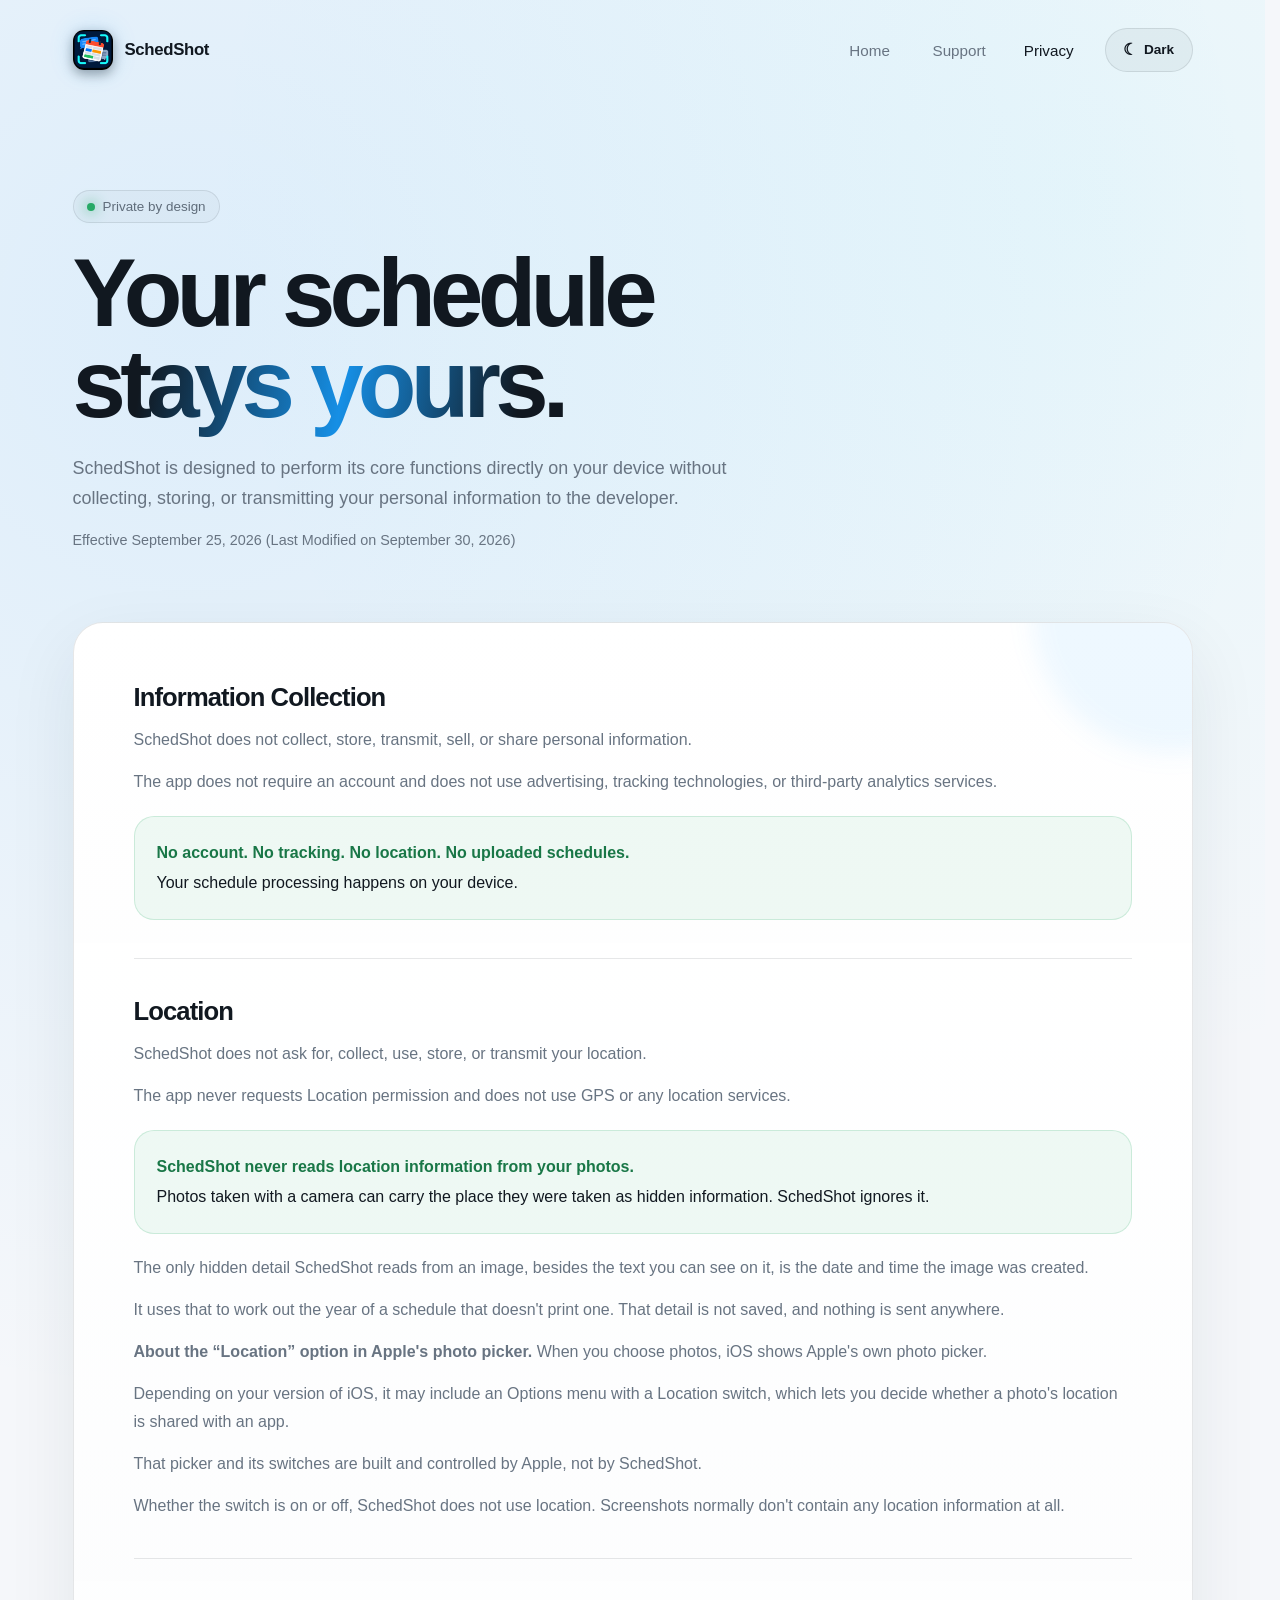
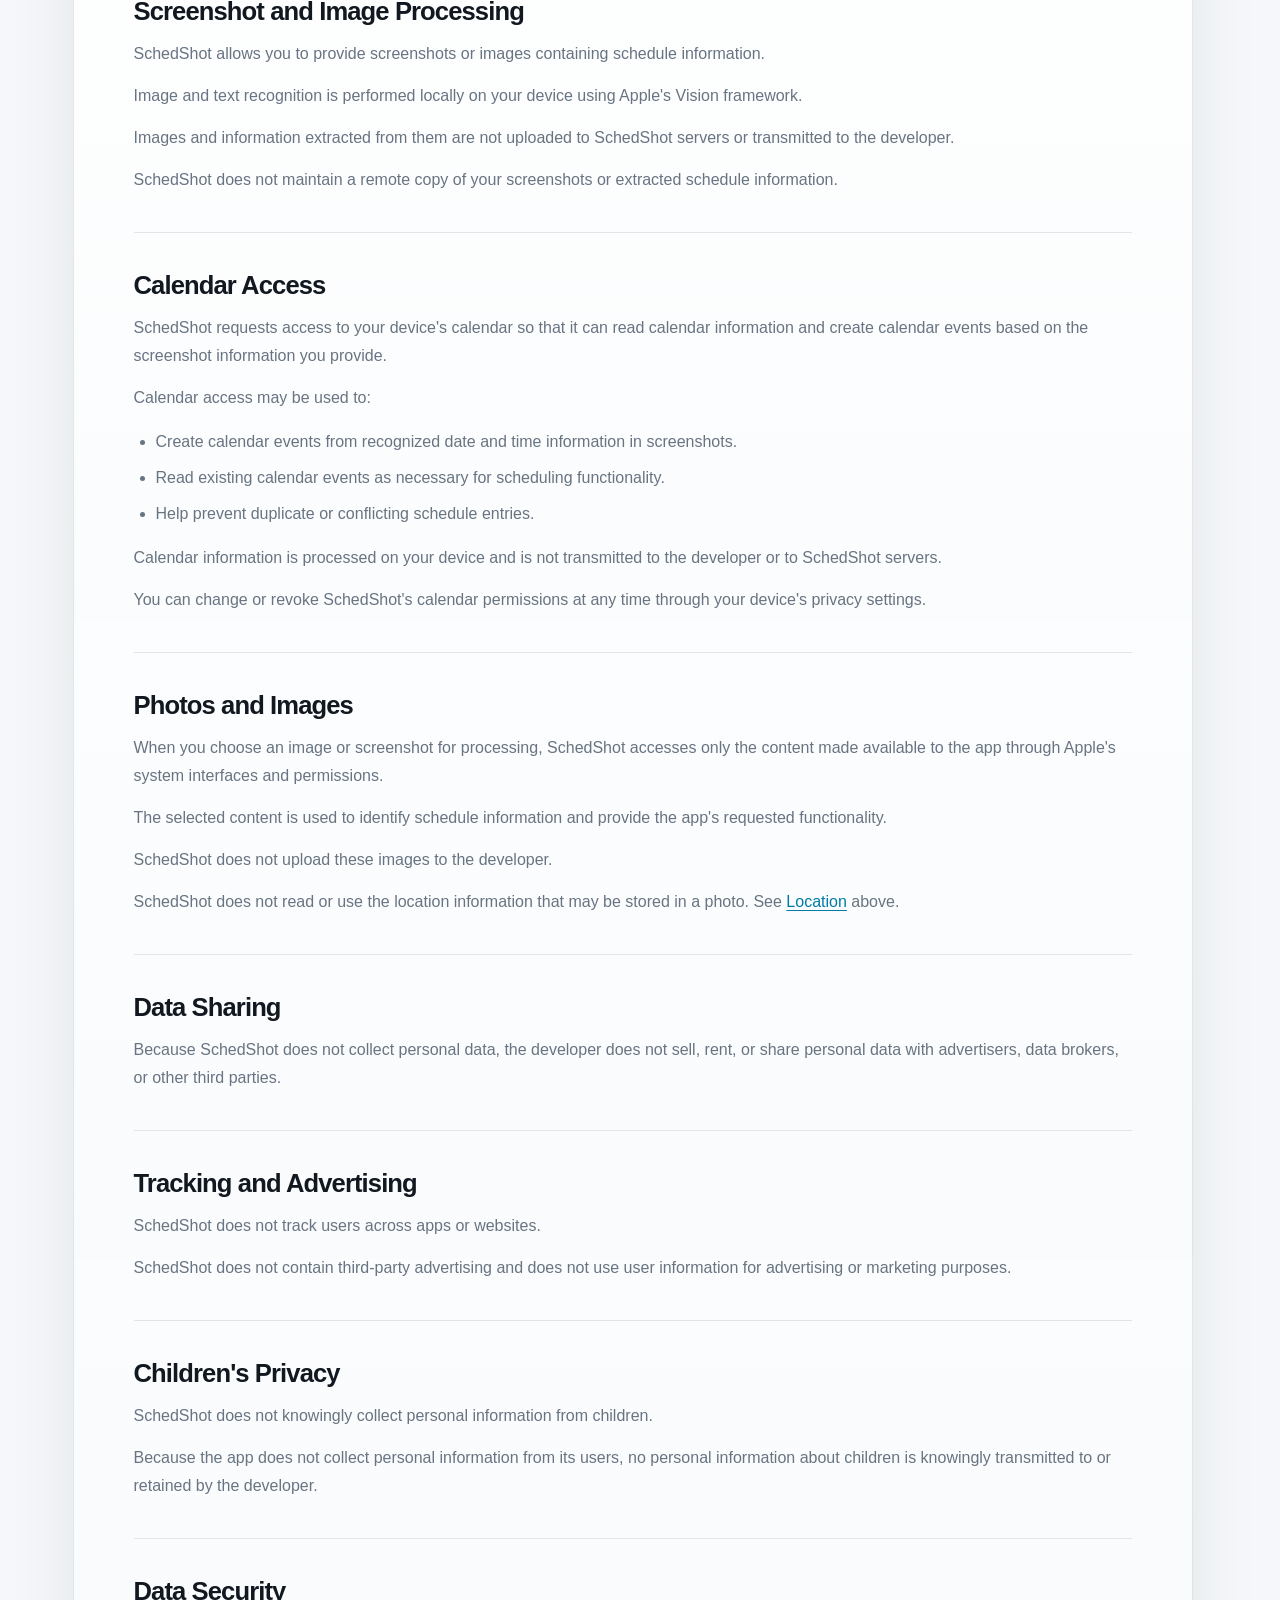
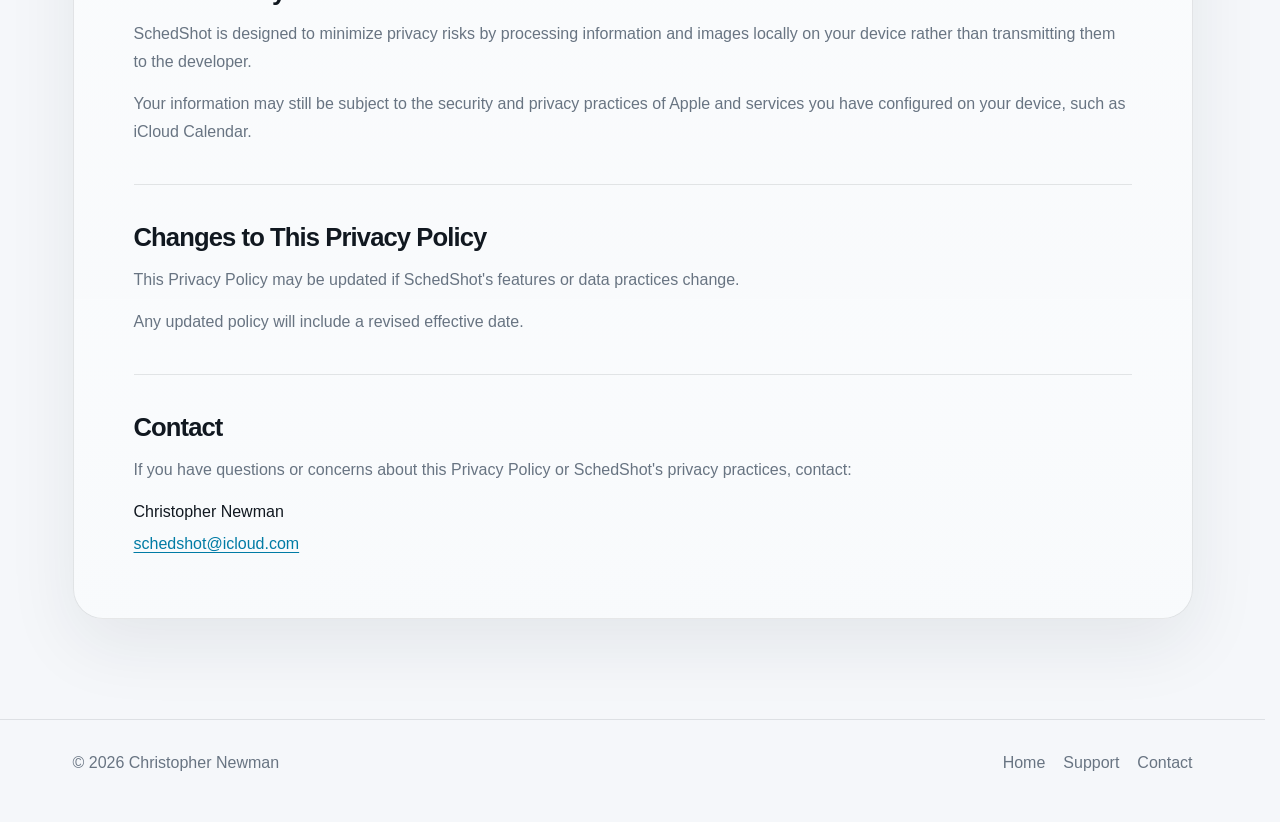
==== privacy.html @ 89e926bc "Cycle the home page phone through every header, with a realistic schedule The animated preview now r" ====
<!doctype html>
<html lang="en">
<head>
  <meta charset="utf-8" />
  <meta
    name="viewport"
    content="width=device-width, initial-scale=1"
  />
  <title>
    Privacy Policy — SchedShot
  </title>
  <meta
    name="description"
    content="SchedShot Privacy Policy."
  />
  <link
    rel="icon"
    type="image/png"
    href="schedshot-icon.png"
  />
<script src="theme.js"></script>
  <link rel="stylesheet" href="style.css?v=9">
</head>
<body class="privacy-page">
  <div class="wrap">
    <nav aria-label="Main navigation">
      <a href="index.html" class="brand" aria-label="SchedShot home">
        <img class="brand-icon" src="schedshot-icon.png" alt="" />
        SchedShot
      </a>
      <div class="nav-links">
        <a href="index.html">Home</a>
        <a href="support.html">Support</a>
        <a href="privacy.html" aria-current="page">Privacy</a>
        <button class="theme-toggle" id="theme-toggle" type="button"
          aria-label="Switch appearance" hidden>
          <span id="theme-icon" aria-hidden="true">☀︎</span>
          <span class="theme-label" id="theme-label">Light</span>
        </button>
      </div>
    </nav>
    <main>
      <section class="hero">
        <div class="eyebrow">
          <span class="dot"></span>
          Private by design
        </div>
        <h1>
          Your schedule<br>
          <span class="gradient-text">
            stays yours.
          </span>
        </h1>
        <p>
          SchedShot is designed to perform its core
          functions directly on your device without
          collecting, storing, or transmitting your
          personal information to the developer.
        </p>
        <div class="updated">
          Effective September 25, 2026 (Last Modified on September 30, 2026)
        </div>
      </section>
      <section class="policy">
        <div class="policy-card">
          <div class="policy-section">
            <h2>
              Information Collection
            </h2>
            <p>
              SchedShot does not collect, store,
              transmit, sell, or share personal
              information.
            </p>
            <p>
              The app does not require an account and
              does not use advertising, tracking
              technologies, or third-party analytics
              services.
            </p>
            <div class="privacy-callout">
              <strong>
                No account. No tracking. No location.
                No uploaded schedules.
              </strong>
              Your schedule processing happens on your
              device.
            </div>
          </div>
          <div class="policy-section" id="location">
            <h2>
              Location
            </h2>
            <p>
              SchedShot does not ask for, collect, use,
              store, or transmit your location.
            </p>
            <p>
              The app never requests Location permission
              and does not use GPS or any location
              services.
            </p>
            <div class="privacy-callout">
              <strong>
                SchedShot never reads location
                information from your photos.
              </strong>
              Photos taken with a camera can carry the
              place they were taken as hidden
              information. SchedShot ignores it.
            </div>
            <p>
              The only hidden detail SchedShot reads from
              an image, besides the text you can see on it,
              is the date and time the image was created.
            </p>
            <p>
              It uses that to work out the year of a
              schedule that doesn't print one. That detail
              is not saved, and nothing is sent anywhere.
            </p>
            <p>
              <strong>
                About the &ldquo;Location&rdquo; option in
                Apple's photo picker.
              </strong>
              When you choose photos, iOS shows Apple's own
              photo picker.
            </p>
            <p>
              Depending on your version of iOS, it may
              include an Options menu with a Location
              switch, which lets you decide whether a
              photo's location is shared with an app.
            </p>
            <p>
              That picker and its switches are built and
              controlled by Apple, not by SchedShot.
            </p>
            <p>
              Whether the switch is on or off, SchedShot
              does not use location. Screenshots normally
              don't contain any location information at
              all.
            </p>
          </div>
          <div class="policy-section">
            <h2>
              Screenshot and Image Processing
            </h2>
            <p>
              SchedShot allows you to provide screenshots
              or images containing schedule
              information.
            </p>
            <p>
              Image and text recognition is performed
              locally on your device using Apple's Vision
              framework.
            </p>
            <p>
              Images and information extracted from them
              are not uploaded to SchedShot servers or
              transmitted to the developer.
            </p>
            <p>
              SchedShot does not maintain a remote copy
              of your screenshots or extracted schedule
              information.
            </p>
          </div>
          <div class="policy-section">
            <h2>
              Calendar Access
            </h2>
            <p>
              SchedShot requests access to your device's
              calendar so that it can read calendar
              information and create calendar events
              based on the screenshot information you provide.
            </p>
            <p>
              Calendar access may be used to:
            </p>
            <ul>
              <li>
                Create calendar events from recognized
                date and time information in screenshots.
              </li>
              <li>
                Read existing calendar events as
                necessary for scheduling functionality.
              </li>
              <li>
                Help prevent duplicate or conflicting
                schedule entries.
              </li>
            </ul>
            <p>
              Calendar information is processed on your
              device and is not transmitted to the
              developer or to SchedShot servers.
            </p>
            <p>
              You can change or revoke SchedShot's
              calendar permissions at any time through
              your device's privacy settings.
            </p>
          </div>
          <div class="policy-section">
            <h2>
              Photos and Images
            </h2>
            <p>
              When you choose an image or screenshot for
              processing, SchedShot accesses only the
              content made available to the app through
              Apple's system interfaces and permissions.
            </p>
            <p>
              The selected content is used to identify
              schedule information and provide the app's
              requested functionality.
            </p>
            <p>
              SchedShot does not upload these images to
              the developer.
            </p>
            <p>
              SchedShot does not read or use the location
              information that may be stored in a photo.
              See <a href="#location">Location</a> above.
            </p>
          </div>
          <div class="policy-section">
            <h2>
              Data Sharing
            </h2>
            <p>
              Because SchedShot does not collect personal
              data, the developer does not sell, rent, or
              share personal data with advertisers, data
              brokers, or other third parties.
            </p>
          </div>
          <div class="policy-section">
            <h2>
              Tracking and Advertising
            </h2>
            <p>
              SchedShot does not track users across apps
              or websites.
            </p>
            <p>
              SchedShot does not contain third-party
              advertising and does not use user
              information for advertising or marketing
              purposes.
            </p>
          </div>
          <div class="policy-section">
            <h2>
              Children's Privacy
            </h2>
            <p>
              SchedShot does not knowingly collect
              personal information from children.
            </p>
            <p>
              Because the app does not collect personal
              information from its users, no personal
              information about children is knowingly
              transmitted to or retained by the
              developer.
            </p>
          </div>
          <div class="policy-section">
            <h2>
              Data Security
            </h2>
            <p>
              SchedShot is designed to minimize privacy
              risks by processing information
              and images locally on your device rather
              than transmitting them to the developer.
            </p>
            <p>
              Your information may still be subject to
              the security and privacy practices of
              Apple and services you have configured on
              your device, such as iCloud Calendar.
            </p>
          </div>
          <div class="policy-section">
            <h2>
              Changes to This Privacy Policy
            </h2>
            <p>
              This Privacy Policy may be updated if
              SchedShot's features or data practices
              change.
            </p>
            <p>
              Any updated policy will include a revised
              effective date.
            </p>
          </div>
          <div class="policy-section">
            <h2>
              Contact
            </h2>
            <p>
              If you have questions or concerns about
              this Privacy Policy or SchedShot's privacy
              practices, contact:
            </p>
            <p>
              <span class="highlight">
                Christopher Newman
              </span>
              <br>
              <a
                class="contact"
                href="mailto:schedshot@icloud.com"
              >
                schedshot@icloud.com
              </a>
            </p>
          </div>
        </div>
      </section>
    </main>
  </div>
  <footer>
    <div class="wrap footer-row">
      <div>
        © 2026 Christopher Newman
      </div>
      <div class="footer-links">
        <a href="index.html">
          Home
        </a>
        <a href="support.html">
          Support
        </a>
        <a href="mailto:schedshot@icloud.com">
          Contact
        </a>
      </div>
    </div>
  </footer>
</body>
</html>
---- style.css ----
/* =========================================================
   SCHEDSHOT
   Shared stylesheet for:
   index.html
   privacy.html
   support.html
   ========================================================= */


/* ---------------------------------------------------------
   VARIABLES
   --------------------------------------------------------- */

:root {
  color-scheme: dark;
  --bg: #07090d;
  --panel: #10141c;
  --panel-2: #151a23;
  --text: #f5f7fb;
  --muted: #9aa4b2;
  --blue: #2ea8ff;
  --cyan: #31e6ff;
  --green: #43d17c;
  --orange: #ff9c37;
  --border: rgba(255, 255, 255, 0.08);
}


/* ---------------------------------------------------------
   RESET / BASE
   --------------------------------------------------------- */

* {
  box-sizing: border-box;
}

html {
  overflow-y: scroll;
  scrollbar-gutter: stable;
  scroll-behavior: smooth;
}

body {
  margin: 0;
  font-family:
    -apple-system,
    BlinkMacSystemFont,
    "SF Pro Display",
    "Segoe UI",
    sans-serif;
  background:
    radial-gradient(
      circle at 15% 8%,
      rgba(46, 168, 255, 0.13),
      transparent 28%
    ),
    radial-gradient(
      circle at 85% 5%,
      rgba(49, 230, 255, 0.05),
      transparent 22%
    ),
    var(--bg);
  color: var(--text);
  min-height: 100vh;
}

a {
  color: inherit;
  text-decoration: none;
}

/* Links inside running text (policy paragraphs, cards, callouts). */
.policy-section p a,
.card p a,
.privacy-callout a {
  color: var(--cyan);
  text-decoration: underline;
  text-underline-offset: 3px;
}


/* ---------------------------------------------------------
   PAGE WIDTHS
   --------------------------------------------------------- */

.wrap {
  width: min(1120px, calc(100% - 40px));
  margin: 0 auto;
}



/* ---------------------------------------------------------
   NAVIGATION
   --------------------------------------------------------- */

nav {
  display: flex;
  align-items: center;
  justify-content: space-between;
  flex-wrap: wrap;
  gap: 16px;
  padding: 28px 0;
}

.brand {
  display: flex;
  align-items: center;
  gap: 12px;
  font-weight: 800;
  font-size: 1.05rem;
  letter-spacing: -0.02em;
}

.brand-icon {
  width: 40px;
  height: 40px;
  border-radius: 11px;
  object-fit: cover;
  box-shadow:
    0 0 24px rgba(46, 168, 255, 0.17),
    0 4px 12px rgba(0, 0, 0, 0.35);
}

.nav-links {
  display: grid;
  grid-template-columns: 8ch 8ch 8ch 88px;
  align-items: center;
  gap: 22px;
  color: var(--muted);
  font-size: 0.95rem;
}

.nav-links a {
  display: inline-flex;
  align-items: center;
  justify-content: center;
  min-height: 44px;
}

.nav-links a:hover {
  color: var(--text);
}


/* ---------------------------------------------------------
   THEME TOGGLE
   --------------------------------------------------------- */

.theme-toggle {
  display: inline-flex;
  align-items: center;
  justify-content: center;
  gap: 7px;
  min-height: 44px;
  width: 88px;
  min-width: 88px;
  flex-shrink: 0;
  padding: 0 14px;
  border-radius: 999px;
  border: 1px solid var(--border);
  background: rgba(255, 255, 255, 0.045);
  color: var(--text);
  font: inherit;
  font-size: 0.85rem;
  font-weight: 650;
  line-height: 1;
  cursor: pointer;
  transition:
    background 0.18s ease,
    border-color 0.18s ease,
    color 0.18s ease;
}

.theme-toggle:hover {
  background: rgba(255, 255, 255, 0.08);

}

#theme-icon {
  display: inline-flex;
  align-items: center;
  justify-content: center;
  font-size: 1rem;
  line-height: 1;
}


/* ---------------------------------------------------------
   GENERIC HERO
   Used on privacy/support
   --------------------------------------------------------- */

.privacy-page .hero,
.support-page .hero {
  padding: 90px 0 54px;
}

.eyebrow {
  display: inline-flex;
  align-items: center;
  gap: 8px;
  padding: 8px 13px;
  border: 1px solid var(--border);
  border-radius: 999px;
  background: rgba(255, 255, 255, 0.035);
  color: #b8c3d1;
  font-size: 0.84rem;
  margin-bottom: 24px;
}

.dot {
  width: 8px;
  height: 8px;
  border-radius: 999px;
  background: var(--cyan);
  box-shadow:
    0 0 14px var(--cyan);
}

.privacy-page .dot {
  background: var(--green);
  box-shadow:
    0 0 14px var(--green);
}

h1 {
  margin: 0;
  font-size: clamp(2.8rem, 8vw, 6rem);
  line-height: 0.95;
  letter-spacing: -0.06em;
  font-weight: 850;
}

.gradient-text {
  background:
    linear-gradient(
      100deg,
      #ffffff 15%,
      #8fdcff 55%,
      #ffffff 90%
    );
  -webkit-background-clip: text;
  background-clip: text;
  color: transparent;
}

.privacy-page .hero p,
.support-page .hero p {
  max-width: 660px;
  margin: 25px 0 0;
  color: var(--muted);
  font-size: 1.12rem;
  line-height: 1.65;
}


/* =========================================================
   HOME PAGE
   ========================================================= */

.home-page .hero {
  padding: 80px 0;
  text-align: center;
}

.hero-icon-wrap {
  display: flex;
  justify-content: center;
  margin-bottom: 28px;
}

.hero-icon {
  width: 132px;
  height: 132px;
  border-radius: 30px;
  object-fit: cover;
  box-shadow:
    0 28px 70px rgba(0, 0, 0, 0.5),
    0 0 65px rgba(46, 168, 255, 0.16);
  transform: rotate(-3deg);
  transition: transform 0.25s ease;
}

.hero-icon:hover {
  transform: rotate(0deg) scale(1.03);
}

.home-page h1 {
  margin: 0 auto;
  max-width: 900px;
  font-size: clamp(2.8rem, 8vw, 7rem);
  line-height: 0.92;
  letter-spacing: -0.065em;
}

.home-page .hero > p {
  margin: 28px auto 0;
  max-width: 620px;
  font-size: clamp(1.05rem, 2vw, 1.3rem);
  line-height: 1.6;
  color: var(--muted);
}


/* ---------------------------------------------------------
   BUTTONS
   --------------------------------------------------------- */

.buttons {
  display: flex;
  justify-content: center;
  gap: 12px;
  flex-wrap: wrap;
  margin-top: 34px;
}

.buttons.left {
  justify-content: flex-start;
}

.button {
  display: inline-block;
  padding: 14px 20px;
  border-radius: 14px;
  border: 1px solid var(--border);
  font-weight: 700;
  transition:
    transform 0.18s ease,
    background 0.18s ease;
}

.button.primary {
  background: white;
  color: #05070a;
}

.button.secondary {
  background: rgba(255, 255, 255, 0.04);
  color: white;
}

.button:hover {
  transform: translateY(-2px);
}


/* ---------------------------------------------------------
   HOME APP PREVIEW
   --------------------------------------------------------- */

.app-preview {
  /* No panel around it: the text and phone sit straight on the page. */
  margin: 60px auto 0;
  max-width: 920px;
}

.mock-window {
  min-height: 420px;
  padding: 24px 0;
  display: grid;
  grid-template-columns: 1fr 1fr;
  gap: 22px;
  align-items: center;
}

.mock-copy {
  text-align: left;
}

.mock-copy h2 {
  margin: 0 0 14px;
  font-size: clamp(2rem, 4vw, 3.4rem);
  letter-spacing: -0.05em;
  line-height: 1;
}

.mock-copy p {
  margin: 0;
  color: var(--muted);
  line-height: 1.6;
}

.phone {
  width: min(300px, 100%);
  margin: auto;
  border-radius: 34px;
  background: #020305;
  border: 1px solid rgba(255, 255, 255, 0.12);
  padding: 16px;
  box-shadow:
    0 30px 80px rgba(0, 0, 0, 0.6);
}

/* Screenshots of the app inside the phone frame: light or dark to match the
   site's theme. */
.phone {
  padding: 8px;
  border-radius: 40px;
}

.phone img {
  display: block;
  width: 100%;
  height: auto;
  border-radius: 32px;
}

/* Each theme has a deck of four app screenshots (one per header picture),
   stacked. Dark is the default; the light deck is hidden in the page itself
   and shown here when the site is in light mode. */
.phone .deck {
  position: relative;
  display: block;
}

html[data-theme="light"] .phone .deck-light {
  display: block !important;
}

html[data-theme="light"] .phone .deck-dark {
  display: none;
}

/* The animated preview: the screen holds the app screenshot, with a fake
   schedule screenshot on top that a sweeping light scans away. */
.phone .screen {
  position: relative;
  border-radius: 32px;
  overflow: hidden;
  container-type: inline-size;
}

.phone .sched {
  position: absolute;
  inset: 0;
  background: #f6f7f9;
  color: #141a22;
  text-align: left;
  animation: sched-scan 25s ease-in-out infinite;
}

/* A believable (generic) scheduling app: status bar, title bar, week strip, a
   list of days with shifts, a weekly total and a tab bar. Sizes are in cqw
   (a percent of the screen's width) so it scales with the phone. */
.sched-status {
  position: absolute;
  top: 4.6cqw;
  left: 0;
  right: 0;
  height: 4.8cqw;
  padding: 0 9cqw 0 12.5cqw;
  display: flex;
  align-items: center;
  justify-content: space-between;
  font-size: 4.3cqw;
  font-weight: 700;
}

.sched-status svg {
  width: 20.5cqw;
  height: auto;
}

.sched-nav {
  position: absolute;
  top: 14.5cqw;
  left: 0;
  right: 0;
  height: 10cqw;
  padding: 0 5cqw;
  display: flex;
  align-items: center;
  justify-content: space-between;
}

.sched-nav b {
  font-size: 5cqw;
  letter-spacing: -0.02em;
}

.sched-nav em,
.sched-nav u {
  width: 7.6cqw;
  height: 7.6cqw;
  border-radius: 50%;
  display: grid;
  place-items: center;
  font-style: normal;
  text-decoration: none;
}

.sched-nav em {
  background: #168fe5;
  color: #fff;
  font-size: 2.9cqw;
  font-weight: 700;
}

.sched-nav u {
  border: 1px solid #d9dce1;
  color: #55606c;
}

.sched-nav u svg {
  width: 4.4cqw;
  height: 4.4cqw;
}

.sched-week {
  position: absolute;
  top: 26.5cqw;
  left: 0;
  right: 0;
  display: flex;
  align-items: center;
  justify-content: center;
  gap: 4cqw;
  font-size: 3.2cqw;
  color: #6e727c;
}

.sched-week span {
  font-size: 4.4cqw;
  color: #9aa0aa;
}

.sched-strip {
  position: absolute;
  top: 32.5cqw;
  left: 0;
  right: 0;
  padding: 0 3cqw;
  display: grid;
  grid-template-columns: repeat(7, 1fr);
  text-align: center;
}

.sched-strip .d {
  display: grid;
  justify-items: center;
  gap: .6cqw;
}

.sched-strip small {
  font-size: 2.8cqw;
  color: #8a909a;
}

.sched-strip b {
  width: 8cqw;
  height: 8cqw;
  border-radius: 50%;
  display: grid;
  place-items: center;
  font-size: 3.9cqw;
  font-weight: 600;
}

.sched-strip .on b {
  background: #168fe5;
  color: #fff;
}

.sched-strip i {
  width: 1.3cqw;
  height: 1.3cqw;
  border-radius: 50%;
}

.sched-strip .has i {
  background: #168fe5;
}

.sched-list {
  position: absolute;
  top: 52.5cqw;
  left: 0;
  right: 0;
  padding: 0 4.5cqw;
  display: flex;
  flex-direction: column;
  gap: 3cqw;
}

.day {
  display: flex;
  flex-direction: column;
  gap: 1cqw;
}

.day-head {
  height: 4.2cqw;
  display: flex;
  align-items: baseline;
  gap: 1.8cqw;
  font-size: 3.5cqw;
}

.day-head span {
  margin-left: auto;
  color: #6e727c;
  font-size: 3.1cqw;
}

.day-head i {
  padding: .2cqw 1.5cqw;
  border-radius: 2cqw;
  background: #dbeafb;
  color: #0b5fb0;
  font-size: 2.6cqw;
  font-style: normal;
  font-weight: 700;
}

.day-card {
  position: relative;
  height: 12.5cqw;
  padding: 2cqw 3cqw 0 4.6cqw;
  border-radius: 2.4cqw;
  background: #e3f0fc;
}

.day-card::before {
  content: "";
  position: absolute;
  left: 0;
  top: 1.6cqw;
  bottom: 1.6cqw;
  width: 1.1cqw;
  border-radius: 1cqw;
  background: #168fe5;
}

.day-card b {
  display: block;
  font-size: 4.2cqw;
  margin-bottom: 1.2cqw;
}

.day-card span {
  display: flex;
  align-items: center;
  gap: 1.8cqw;
  font-size: 3.3cqw;
  color: #55606c;
}

.day-card em {
  padding: .2cqw 1.6cqw;
  border-radius: 2cqw;
  background: #168fe5;
  color: #fff;
  font-size: 2.8cqw;
  font-style: normal;
  font-weight: 600;
}

.day-none {
  height: 3.6cqw;
  font-size: 3.1cqw;
  color: #9aa0aa;
}

.sched-total {
  position: absolute;
  left: 0;
  right: 0;
  top: 181cqw;
  height: 10cqw;
  padding: 0 5cqw;
  display: flex;
  align-items: center;
  justify-content: space-between;
  border-top: 1px solid #e0e2e6;
  font-size: 3.3cqw;
  color: #6e727c;
}

.sched-total b {
  font-size: 4cqw;
  color: #141a22;
}

.sched-tabs {
  position: absolute;
  left: 0;
  right: 0;
  bottom: 0;
  height: 22cqw;
  padding: 2.4cqw 3cqw 0;
  display: grid;
  grid-template-columns: repeat(4, 1fr);
  border-top: 1px solid #e0e2e6;
  background: #fff;
}

.sched-tabs div {
  display: grid;
  justify-items: center;
  align-content: start;
  gap: .8cqw;
  font-size: 2.7cqw;
  color: #8a909a;
}

.sched-tabs div.on {
  color: #168fe5;
}

.sched-tabs svg {
  width: 6.2cqw;
  height: 6.2cqw;
}

.phone .scan {
  position: absolute;
  left: 0;
  right: 0;
  top: 0;
  height: 26cqw;
  pointer-events: none;
  opacity: 0;
  background:
    linear-gradient(
      180deg,
      transparent,
      rgba(49, 230, 255, 0.10) 55%,
      rgba(49, 230, 255, 0.55) 92%,
      rgba(255, 255, 255, 0.9) 100%
    );
  margin-top: -26cqw;
  animation: scan-line 25s ease-in-out infinite;
}

/* One 25 s loop, four sweeps of the cyan light, each with a wipe that follows
   it down the screen:
     1.2-3.9 s    the schedule is scanned away, revealing the workers header
     7.2-9.0 s    the flowers header wipes in
     12.3-14.1 s  the shapes header wipes in
     17.4-19.2 s  the winter header wipes in
     23.0-23.8 s  the schedule fades back in (and the headers reset behind it) */
.phone .h2 { animation: wipe-2 25s ease-in-out infinite; }
.phone .h3 { animation: wipe-3 25s ease-in-out infinite; }
.phone .h4 { animation: wipe-4 25s ease-in-out infinite; }

@keyframes sched-scan {
  0%, 4.8%   { clip-path: inset(0 0 0 0); opacity: 1; }
  15.6%      { clip-path: inset(100% 0 0 0); opacity: 1; }
  91.9%      { clip-path: inset(100% 0 0 0); opacity: 0; }
  92%        { clip-path: inset(0 0 0 0); opacity: 0; }
  95.2%, 100% { clip-path: inset(0 0 0 0); opacity: 1; }
}

@keyframes wipe-2 {
  0%, 28.8%   { clip-path: inset(0 0 100% 0); }
  36%, 97%    { clip-path: inset(0 0 0 0); }
  97.5%, 100% { clip-path: inset(0 0 100% 0); }
}

@keyframes wipe-3 {
  0%, 49.2%   { clip-path: inset(0 0 100% 0); }
  56.4%, 97%  { clip-path: inset(0 0 0 0); }
  97.5%, 100% { clip-path: inset(0 0 100% 0); }
}

@keyframes wipe-4 {
  0%, 69.6%   { clip-path: inset(0 0 100% 0); }
  76.8%, 97%  { clip-path: inset(0 0 0 0); }
  97.5%, 100% { clip-path: inset(0 0 100% 0); }
}

@keyframes scan-line {
  0%, 4.7%   { top: 0; opacity: 0; }
  4.8%       { top: 0; opacity: 1; }
  15.6%      { top: 100%; opacity: 1; }
  16%        { top: 100%; opacity: 0; }
  28.7%      { top: 0; opacity: 0; }
  28.8%      { top: 0; opacity: 1; }
  36%        { top: 100%; opacity: 1; }
  36.4%      { top: 100%; opacity: 0; }
  49.1%      { top: 0; opacity: 0; }
  49.2%      { top: 0; opacity: 1; }
  56.4%      { top: 100%; opacity: 1; }
  56.8%      { top: 100%; opacity: 0; }
  69.5%      { top: 0; opacity: 0; }
  69.6%      { top: 0; opacity: 1; }
  76.8%      { top: 100%; opacity: 1; }
  77.2%, 100% { top: 100%; opacity: 0; }
}

/* Reduced motion: no scan and no wipes - just the first app screen. */
@media (prefers-reduced-motion: reduce) {
  .phone .sched,
  .phone .scan {
    display: none;
  }

  .phone .h2,
  .phone .h3,
  .phone .h4 {
    animation: none;
  }
}

/* The phone leans back, and on wide screens slides left so the headline and
   description sit in front of its edge. On narrow screens the text stacks
   above it, so it only tilts a little. */
.mock-copy {
  position: relative;
  z-index: 2;
}

.phone {
  position: relative;
  z-index: 1;
  transform: rotate(-8deg);
}

@media (min-width: 761px) {
  .phone {
    margin: 30px 0 30px auto;
    transform: translateX(-26%) rotate(-14deg);
  }
}

.phone-title {
  font-size: 1.25rem;
  font-weight: 800;
  margin-bottom: 16px;
}

.shift {
  background: #181d24;
  border: 1px solid rgba(255, 255, 255, 0.07);
  padding: 14px;
  border-radius: 16px;
  margin-top: 10px;
  text-align: left;
}

.shift b {
  display: block;
  margin-bottom: 4px;
}

.shift span {
  color: var(--muted);
  font-size: 0.87rem;
}


/* ---------------------------------------------------------
   HOME SECTIONS
   --------------------------------------------------------- */

.home-page main > section:not(.hero) {
  padding: 88px 0;
}


.section-head {
  max-width: 640px;
  margin-bottom: 36px;
}

.section-head h2 {
  margin: 0 0 12px;
  font-size: clamp(2.2rem, 5vw, 4rem);
  letter-spacing: -0.055em;
  line-height: 1;
}

.section-head p {
  margin: 0;
  color: var(--muted);
  font-size: 1.05rem;
  line-height: 1.65;
}

.grid {
  display: grid;
  gap: 16px;
}

.home-page .grid {
  grid-template-columns: repeat(3, 1fr);
}


/* ---------------------------------------------------------
   GENERIC CARDS
   --------------------------------------------------------- */

.card {
  position: relative;
  overflow: hidden;
  border: 1px solid var(--border);
  border-radius: 24px;
  background:
    linear-gradient(
      180deg,
      rgba(255, 255, 255, 0.045),
      rgba(255, 255, 255, 0.02)
    );
  padding: 26px;
}

.home-page .card {
  min-height: 220px;
}

.feature-icon,
.support-icon {
  width: 44px;
  height: 44px;
  display: grid;
  place-items: center;
  border-radius: 13px;
  background: rgba(46, 168, 255, 0.12);
  border: 1px solid rgba(46, 168, 255, 0.18);
  font-size: 1.25rem;
}

.feature-icon {
  margin-bottom: 40px;
}

/* Line icons drawn to match the app's SF Symbols (which can't be used on
   the web). */
.feature-icon svg {
  width: 24px;
  height: 24px;
  color: var(--blue);
}

.card h3 {
  margin: 0 0 8px;
  font-size: 1.25rem;
}

.card p {
  margin: 0;
  color: var(--muted);
  line-height: 1.55;
}


/* ---------------------------------------------------------
   HOME PRIVACY CARD
   --------------------------------------------------------- */

.home-page .privacy::after {
  content: "";
  position: absolute;
  width: 220px;
  height: 220px;
  right: -80px;
  bottom: -90px;
  border-radius: 999px;
  background: rgba(67, 209, 124, 0.12);
  filter: blur(20px);
  pointer-events: none;
}


/* =========================================================
   PRIVACY PAGE
   ========================================================= */

.updated {
  margin-top: 18px;
  color: var(--muted);
  font-size: 0.9rem;
}

.policy {
  padding: 20px 0 100px;
}

.policy-card {
  position: relative;
  overflow: hidden;
  border: 1px solid var(--border);
  border-radius: 30px;
  background:
    linear-gradient(
      180deg,
      rgba(255, 255, 255, 0.045),
      rgba(255, 255, 255, 0.018)
    );
  box-shadow:
    0 35px 100px rgba(0, 0, 0, 0.35);
  padding:
    clamp(28px, 6vw, 60px);
}

.policy-card::before {
  content: "";
  position: absolute;
  width: 280px;
  height: 280px;
  top: -150px;
  right: -120px;
  border-radius: 999px;
  background: rgba(46, 168, 255, 0.08);
  filter: blur(12px);
  pointer-events: none;
}

.policy-section {
  position: relative;
  padding: 0 0 38px;
  margin-bottom: 38px;
  border-bottom:
    1px solid var(--border);
}

.policy-section:last-child {
  padding-bottom: 0;
  margin-bottom: 0;
  border-bottom: 0;
}

.privacy-page h2,
.support-page h2 {
  margin: 0 0 14px;
  font-size: 1.6rem;
  letter-spacing: -0.035em;
}

.privacy-page p {
  margin: 0 0 14px;
  color: var(--muted);
  line-height: 1.75;
}

.privacy-page p:last-child {
  margin-bottom: 0;
}

.privacy-page ul {
  color: var(--muted);
  line-height: 1.75;
  padding-left: 22px;
}

.privacy-page li {
  margin: 8px 0;
}

.highlight {
  color: #eaf8ff;
}

.privacy-callout {
  margin: 34px 0 0;
  padding: 22px;
  border-radius: 20px;
  background: rgba(67, 209, 124, 0.06);
  border:
    1px solid rgba(67, 209, 124, 0.15);
}

/* A callout in the middle of a policy section: the same breathing room
   above and below, so the text around it keeps an even rhythm. */
.policy-section .privacy-callout {
  margin: 20px 0;
  /* The same line spacing as the paragraphs around it. */
  line-height: 1.75;
}

.policy-section .privacy-callout strong {
  margin-bottom: 2px;
}

.policy-section .privacy-callout:last-child {
  margin-bottom: 0;
}

.privacy-callout strong {
  display: block;
  color: #b8f4cf;
  margin-bottom: 6px;
}

.contact {
  display: inline-block;
  margin-top: 4px;
  color: var(--cyan);
}

.contact:hover {
  text-decoration: underline;
}


/* =========================================================
   SUPPORT PAGE
   ========================================================= */

.support {
  padding: 20px 0 100px;
}

.support-page .grid {
  grid-template-columns: repeat(2, 1fr);
}

.support-page .card {
  border-radius: 26px;
  padding: 28px;
}

.support-page .card.large {
  grid-column: 1 / -1;
}

.support-icon {
  margin-bottom: 34px;
  font-size: 1.2rem;
}

.support-icon svg {
  width: 24px;
  height: 24px;
  color: var(--blue);
}

.support-icon.green svg {
  color: var(--green);
}

.support-icon.orange svg {
  color: var(--orange);
}

.support-icon.green {
  background: rgba(67, 209, 124, 0.1);
  border-color:
    rgba(67, 209, 124, 0.18);
}

.support-icon.orange {
  background: rgba(255, 156, 55, 0.1);
  border-color:
    rgba(255, 156, 55, 0.18);
}

.support-page h2 {
  margin-bottom: 10px;
  font-size: 1.45rem;
}

.support-page p {
  margin: 0;
  color: var(--muted);
  line-height: 1.7;
}

.support-page .spaced-paragraph {
  margin-top: 12px;
}

.support-page .button {
  margin-top: 22px;
  padding: 13px 18px;
}

.tips {
  margin-top: 16px;
  padding-left: 20px;
  color: var(--muted);
  line-height: 1.7;
}

.tips li {
  margin: 8px 0;
}

.support-page .privacy-callout {
  margin-top: 16px;
  padding: 20px;
  border-radius: 18px;
}


/* =========================================================
   FOOTER
   ========================================================= */

footer {
  border-top: 1px solid var(--border);
  padding: 34px 0 50px;
  color: var(--muted);
}

.footer-row {
  display: flex;
  justify-content: space-between;
  gap: 30px;
  flex-wrap: wrap;
}

.footer-links {
  display: flex;
  gap: 18px;
}

.footer-links a:hover {
  color: var(--text);
}


/* =========================================================
   LIGHT THEME
   ========================================================= */

html[data-theme="light"] {
  color-scheme: light;
  --bg: #f5f7fa;
  --panel: #ffffff;
  --text: #111820;
  --muted: #687482;
  --blue: #168fe5;
  --cyan: #007ba5;
  --green: #27a966;
  --orange: #e98418;
  --border: rgba(17, 24, 32, 0.10);
}

html[data-theme="light"] body {
  background:
    radial-gradient(
      circle at 15% 8%,
      rgba(46, 168, 255, 0.12),
      transparent 28%
    ),
    radial-gradient(
      circle at 85% 5%,
      rgba(49, 230, 255, 0.07),
      transparent 22%
    ),
    var(--bg);
}

html[data-theme="light"] .eyebrow {
  color: #5f6c7a;
  background:
    rgba(17, 24, 32, 0.025);
}

html[data-theme="light"] .theme-toggle {
  background:
    rgba(17, 24, 32, 0.045);
}

html[data-theme="light"] .theme-toggle:hover {
  background:
    rgba(17, 24, 32, 0.08);
}

html[data-theme="light"] .gradient-text {
  background:
    linear-gradient(
      100deg,
      #111820 15%,
      #168fe5 55%,
      #111820 90%
    );
  -webkit-background-clip: text;
  background-clip: text;
  color: transparent;
}

html[data-theme="light"] .card,
html[data-theme="light"] .policy-card {
  background:
    linear-gradient(
      180deg,
      rgba(255, 255, 255, 0.98),
      rgba(248, 250, 252, 0.96)
    );
  box-shadow:
    0 25px 70px rgba(20, 35, 55, 0.08);
}

html[data-theme="light"] .phone {
  background: #ffffff;
  border-color:
    rgba(17, 24, 32, 0.10);
  box-shadow:
    0 30px 70px rgba(20, 35, 55, 0.12);
}

html[data-theme="light"] .shift {
  background: #f1f4f7;
  border-color:
    rgba(17, 24, 32, 0.07);
}

html[data-theme="light"] .button.primary,
html[data-theme="light"] .support-page .button:not(.secondary) {
  background: #111820;
  color: #ffffff;
}

html[data-theme="light"] .button.secondary {
  background:
    rgba(17, 24, 32, 0.045);
  color: #111820;
}

html[data-theme="light"] .privacy-callout {
  background:
    rgba(39, 169, 102, 0.07);
  border-color:
    rgba(39, 169, 102, 0.18);
}

html[data-theme="light"] .privacy-callout strong {
  color: #197747;
}

html[data-theme="light"] .highlight {
  color: #111820;
}


/* =========================================================
   MOBILE
   ========================================================= */

@media (max-width: 760px) {
  .nav-links {
    grid-template-columns: 8ch 8ch 8ch 44px;
    gap: 14px;

    font-size: 0.85rem;
  }
  .theme-label {
    display: none;
  }
  .theme-toggle {
    width: 44px;
    min-width: 44px;
    height: 44px;

    padding: 0;
  }
  .home-page .hero {
    padding-top: 50px;
  }
  .privacy-page .hero,
  .support-page .hero {
    padding-top: 60px;
  }
  .hero-icon {
    width: 108px;
    height: 108px;

    border-radius: 25px;
  }
  .mock-window {
    grid-template-columns: 1fr;

    padding: 28px;
  }
  .mock-copy {
    text-align: center;
  }
  .home-page .grid,
  .support-page .grid {
    grid-template-columns: 1fr;
  }
  .home-page .card {
    min-height: 0;
  }
  .support-page .card.large {
    grid-column: auto;
  }

}


@media (max-width: 520px) {
  .brand {
    font-size: 0;
  }
  .brand-icon {
    width: 38px;
    height: 38px;
  }
  .nav-links {
    gap: 10px;
  }

}
/* Shared accessibility and narrow-screen safeguards. */
[hidden] { display: none !important; }
a:focus-visible, button:focus-visible {
  outline: 3px solid var(--blue);
  outline-offset: 4px;
}
/* Keep the toggle slot reserved before theme.js initializes. */
.theme-toggle[hidden] {
  display: inline-flex !important;
  visibility: hidden;
}
.nav-links a[aria-current="page"] { color: var(--text); }
.footer-links { flex-wrap: wrap; }
.card, .mock-copy, .phone { min-width: 0; }
.contact { overflow-wrap: anywhere; }
@media (max-width: 360px) {
  .wrap {
    width: calc(100% - 28px);
  }
  .nav-links {
    grid-template-columns: 7ch 7ch 7ch 44px;
    gap: 4px;
  }
  .app-preview { padding: 12px; }
  .mock-window { padding: 20px; }
}
@media (prefers-reduced-motion: reduce) {
  html { scroll-behavior: auto; }
  .theme-toggle, .button, .hero-icon { transition: none; }
  .button:hover, .hero-icon:hover { transform: none; }
}
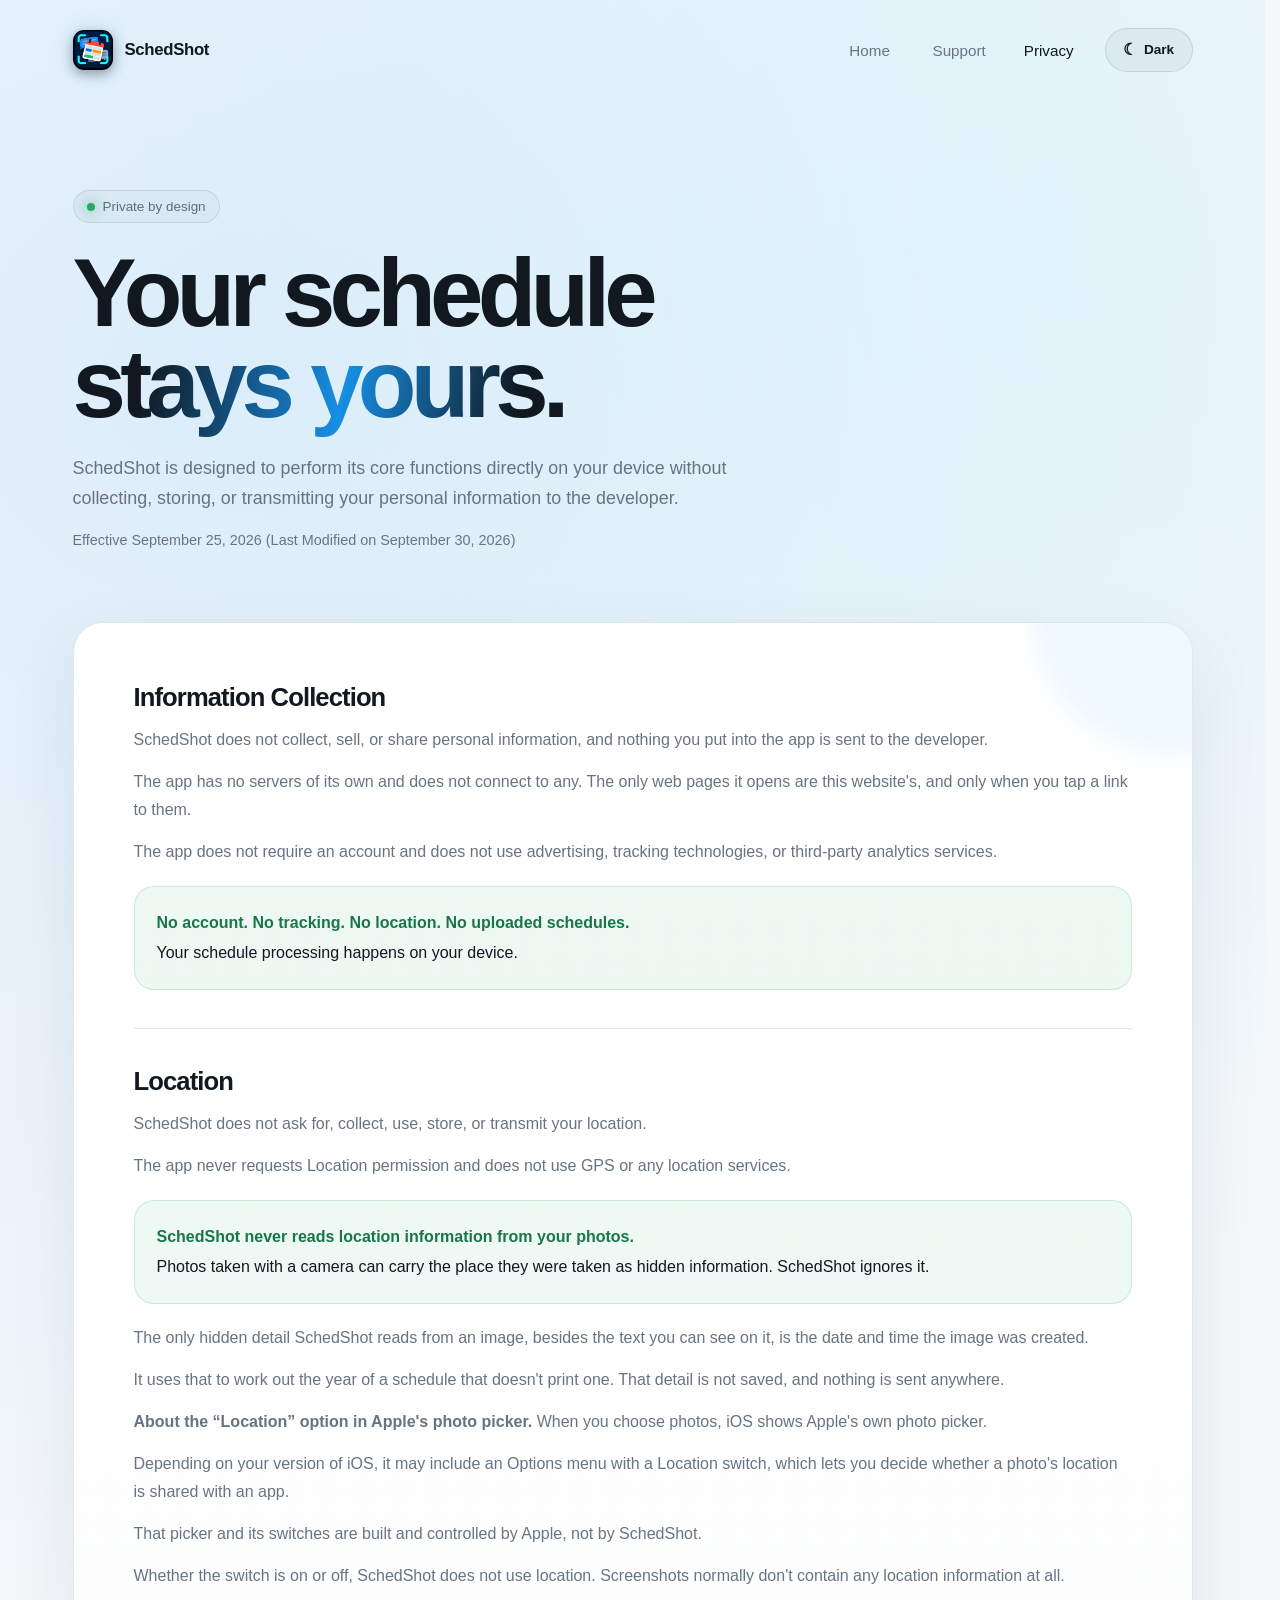
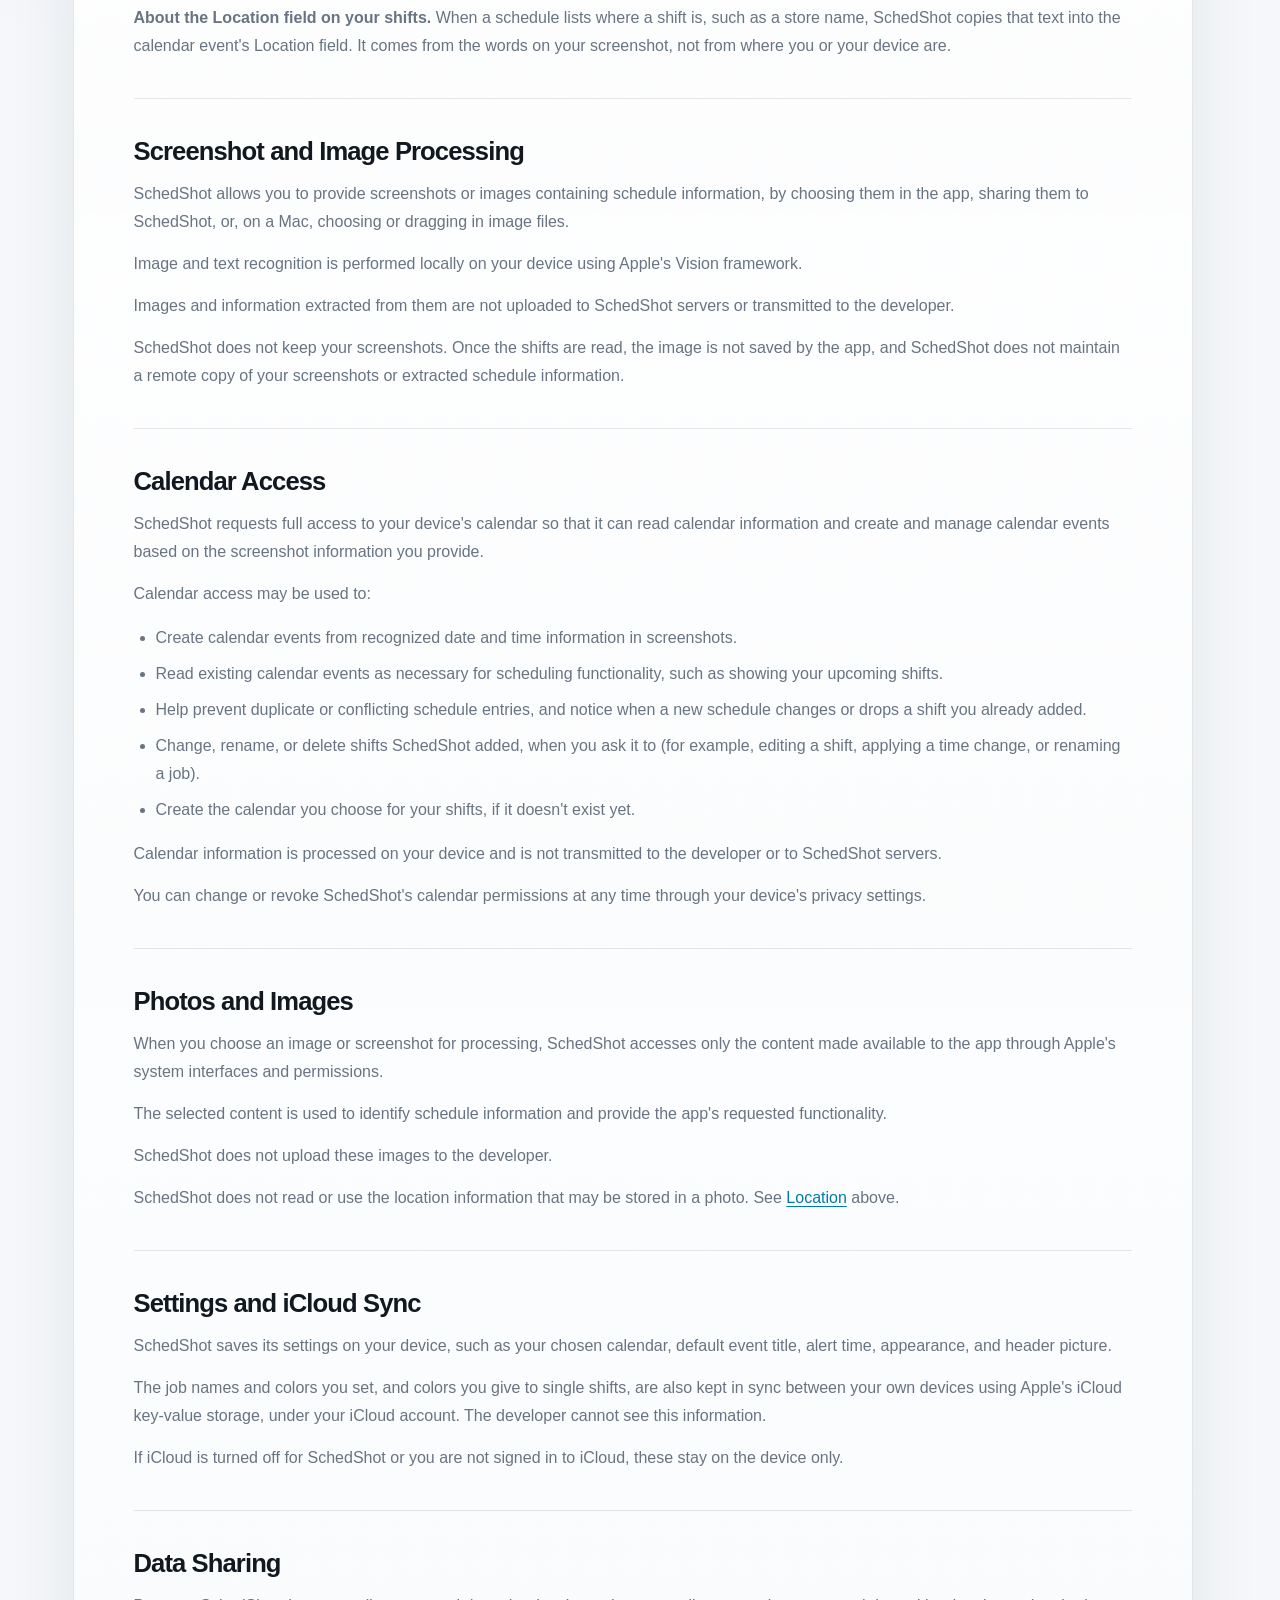
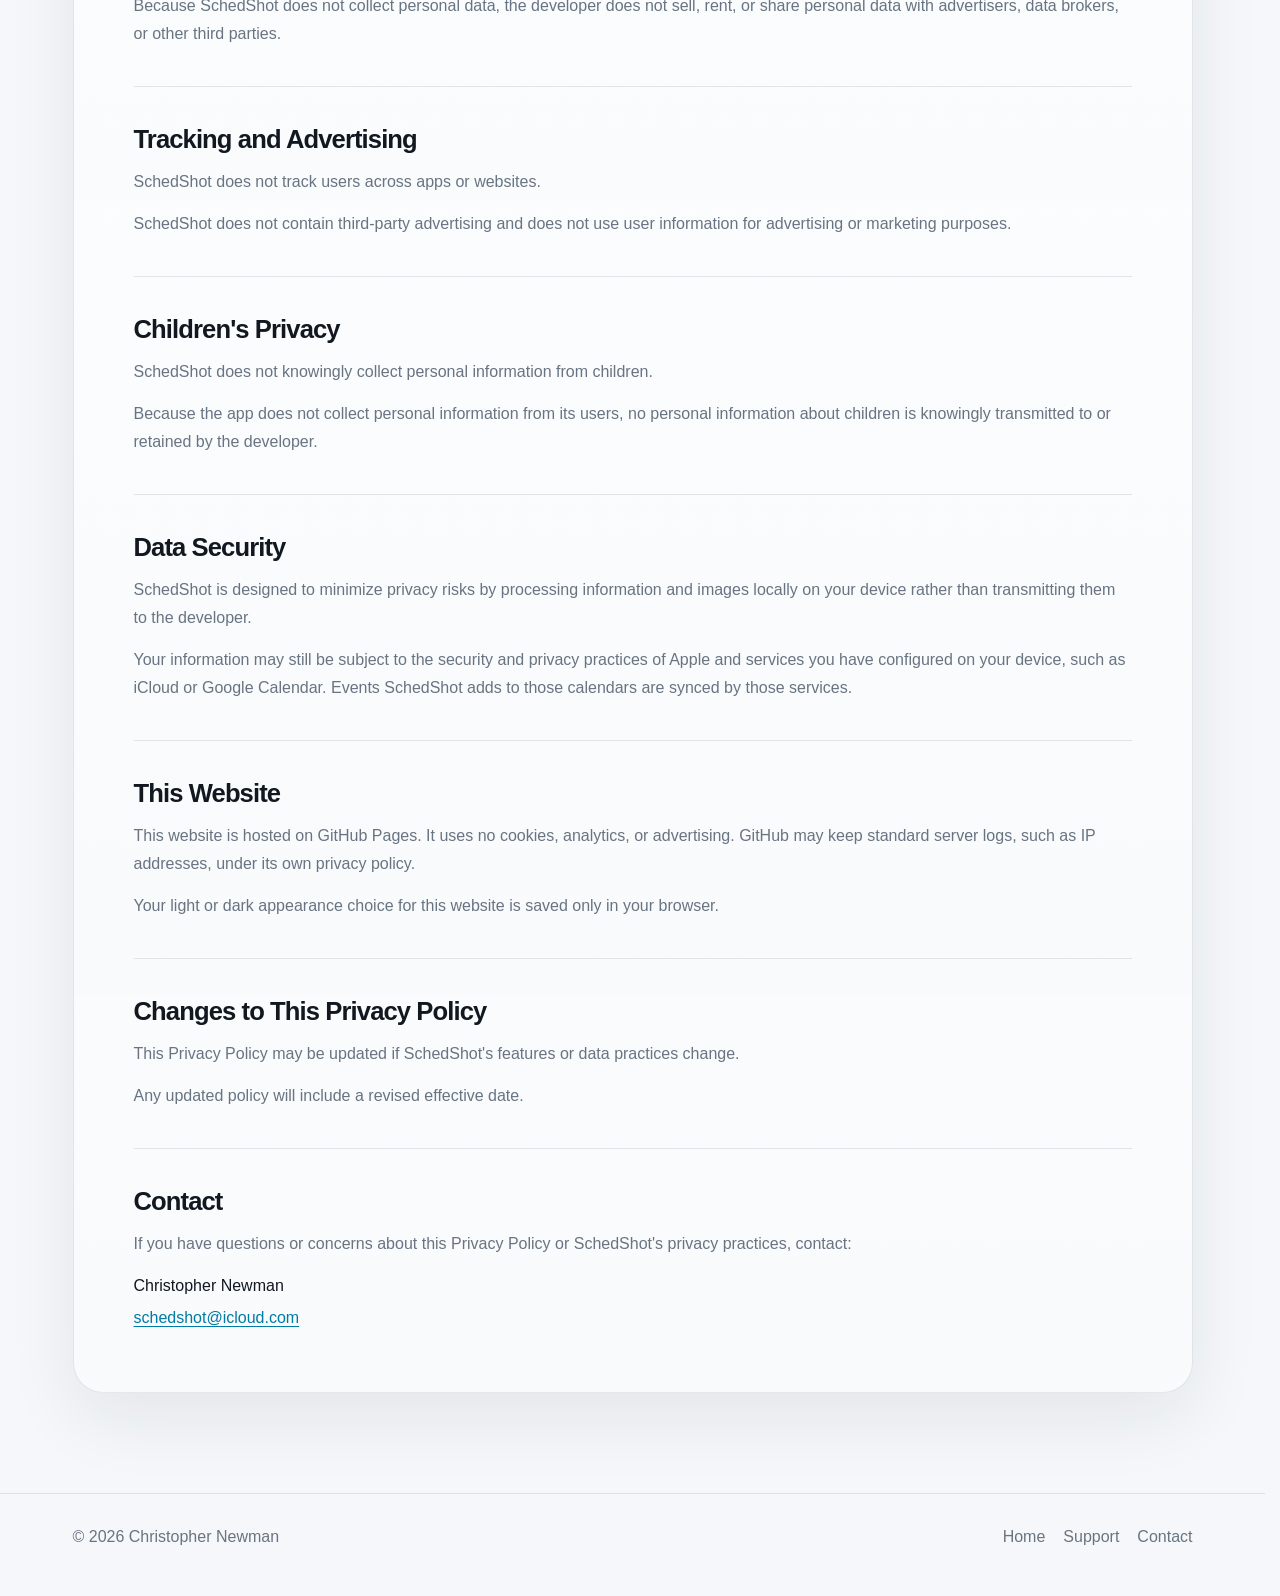
==== commit 1fcf3dd1: "Add an app-icon favicon and bring the privacy policy up to date The policy now covers editing and de" ====
--- a/privacy.html
+++ b/privacy.html
@@ -13,13 +13,11 @@
     name="description"
     content="SchedShot Privacy Policy."
   />
-  <link
-    rel="icon"
-    type="image/png"
-    href="schedshot-icon.png"
-  />
+  <link rel="icon" type="image/svg+xml" href="favicon.svg" />
+  <link rel="icon" type="image/png" sizes="32x32" href="favicon-32.png" />
+  <link rel="apple-touch-icon" href="apple-touch-icon.png" />
 <script src="theme.js"></script>
-  <link rel="stylesheet" href="style.css?v=9">
+  <link rel="stylesheet" href="style.css?v=11">
 </head>
 <body class="privacy-page">
   <div class="wrap">
@@ -68,9 +66,15 @@
               Information Collection
             </h2>
             <p>
-              SchedShot does not collect, store,
-              transmit, sell, or share personal
-              information.
+              SchedShot does not collect, sell, or share
+              personal information, and nothing you put
+              into the app is sent to the developer.
+            </p>
+            <p>
+              The app has no servers of its own and does
+              not connect to any. The only web pages it
+              opens are this website's, and only when you
+              tap a link to them.
             </p>
             <p>
               The app does not require an account and
@@ -143,6 +147,16 @@
               don't contain any location information at
               all.
             </p>
+            <p>
+              <strong>
+                About the Location field on your shifts.
+              </strong>
+              When a schedule lists where a shift is, such
+              as a store name, SchedShot copies that text
+              into the calendar event's Location field.
+              It comes from the words on your screenshot,
+              not from where you or your device are.
+            </p>
           </div>
           <div class="policy-section">
             <h2>
@@ -151,7 +165,9 @@
             <p>
               SchedShot allows you to provide screenshots
               or images containing schedule
-              information.
+              information, by choosing them in the app,
+              sharing them to SchedShot, or, on a Mac,
+              choosing or dragging in image files.
             </p>
             <p>
               Image and text recognition is performed
@@ -164,9 +180,11 @@
               transmitted to the developer.
             </p>
             <p>
-              SchedShot does not maintain a remote copy
-              of your screenshots or extracted schedule
-              information.
+              SchedShot does not keep your screenshots.
+              Once the shifts are read, the image is not
+              saved by the app, and SchedShot does not
+              maintain a remote copy of your screenshots
+              or extracted schedule information.
             </p>
           </div>
           <div class="policy-section">
@@ -174,10 +192,11 @@
               Calendar Access
             </h2>
             <p>
-              SchedShot requests access to your device's
-              calendar so that it can read calendar
-              information and create calendar events
-              based on the screenshot information you provide.
+              SchedShot requests full access to your
+              device's calendar so that it can read
+              calendar information and create and manage
+              calendar events based on the screenshot
+              information you provide.
             </p>
             <p>
               Calendar access may be used to:
@@ -189,11 +208,24 @@
               </li>
               <li>
                 Read existing calendar events as
-                necessary for scheduling functionality.
+                necessary for scheduling functionality,
+                such as showing your upcoming shifts.
               </li>
               <li>
                 Help prevent duplicate or conflicting
-                schedule entries.
+                schedule entries, and notice when a new
+                schedule changes or drops a shift you
+                already added.
+              </li>
+              <li>
+                Change, rename, or delete shifts SchedShot
+                added, when you ask it to (for example,
+                editing a shift, applying a time change,
+                or renaming a job).
+              </li>
+              <li>
+                Create the calendar you choose for your
+                shifts, if it doesn't exist yet.
               </li>
             </ul>
             <p>
@@ -230,6 +262,30 @@
               SchedShot does not read or use the location
               information that may be stored in a photo.
               See <a href="#location">Location</a> above.
+            </p>
+          </div>
+          <div class="policy-section">
+            <h2>
+              Settings and iCloud Sync
+            </h2>
+            <p>
+              SchedShot saves its settings on your device,
+              such as your chosen calendar, default event
+              title, alert time, appearance, and header
+              picture.
+            </p>
+            <p>
+              The job names and colors you set, and colors
+              you give to single shifts, are also kept in
+              sync between your own devices using Apple's
+              iCloud key-value storage, under your iCloud
+              account. The developer cannot see this
+              information.
+            </p>
+            <p>
+              If iCloud is turned off for SchedShot or you
+              are not signed in to iCloud, these stay on
+              the device only.
             </p>
           </div>
           <div class="policy-section">
@@ -288,7 +344,26 @@
               Your information may still be subject to
               the security and privacy practices of
               Apple and services you have configured on
-              your device, such as iCloud Calendar.
+              your device, such as iCloud or Google
+              Calendar. Events SchedShot adds to those
+              calendars are synced by those services.
+            </p>
+          </div>
+          <div class="policy-section">
+            <h2>
+              This Website
+            </h2>
+            <p>
+              This website is hosted on GitHub Pages. It
+              uses no cookies, analytics, or advertising.
+              GitHub may keep standard server logs, such
+              as IP addresses, under its own privacy
+              policy.
+            </p>
+            <p>
+              Your light or dark appearance choice for
+              this website is saved only in your
+              browser.
             </p>
           </div>
           <div class="policy-section">
--- a/style.css
+++ b/style.css
@@ -414,12 +414,15 @@
   display: block;
 }
 
+/* Both decks always stay on the page and keep animating, so they stay in step
+   with the sweep; only visibility changes (display:none would restart a deck's
+   animation each time the theme is switched). */
 html[data-theme="light"] .phone .deck-light {
-  display: block !important;
+  visibility: visible !important;
 }
 
 html[data-theme="light"] .phone .deck-dark {
-  display: none;
+  visibility: hidden;
 }
 
 /* The animated preview: the screen holds the app screenshot, with a fake
@@ -711,6 +714,64 @@
 .sched-tabs svg {
   width: 6.2cqw;
   height: 6.2cqw;
+}
+
+/* In the site's dark mode the fake schedule app is in dark mode too; light
+   mode keeps the styles above. */
+html[data-theme="dark"] .phone .sched {
+  background: #0b0d11;
+  color: #f2f4f7;
+}
+
+html[data-theme="dark"] .sched-nav u {
+  border-color: #2c313a;
+  color: #a4acb8;
+}
+
+html[data-theme="dark"] .sched-week,
+html[data-theme="dark"] .day-head span,
+html[data-theme="dark"] .sched-total {
+  color: #8e96a3;
+}
+
+html[data-theme="dark"] .sched-week span,
+html[data-theme="dark"] .sched-strip small,
+html[data-theme="dark"] .day-none {
+  color: #6b7380;
+}
+
+html[data-theme="dark"] .day-head i {
+  background: #12304f;
+  color: #7cc3ff;
+}
+
+html[data-theme="dark"] .day-card {
+  background: #14202e;
+}
+
+html[data-theme="dark"] .day-card span {
+  color: #a4acb8;
+}
+
+html[data-theme="dark"] .sched-total b {
+  color: #f2f4f7;
+}
+
+html[data-theme="dark"] .sched-total,
+html[data-theme="dark"] .sched-tabs {
+  border-top-color: #22272f;
+}
+
+html[data-theme="dark"] .sched-tabs {
+  background: #15181d;
+}
+
+html[data-theme="dark"] .sched-tabs div {
+  color: #6b7380;
+}
+
+html[data-theme="dark"] .sched-tabs div.on {
+  color: #3ea6f2;
 }
 
 .phone .scan {
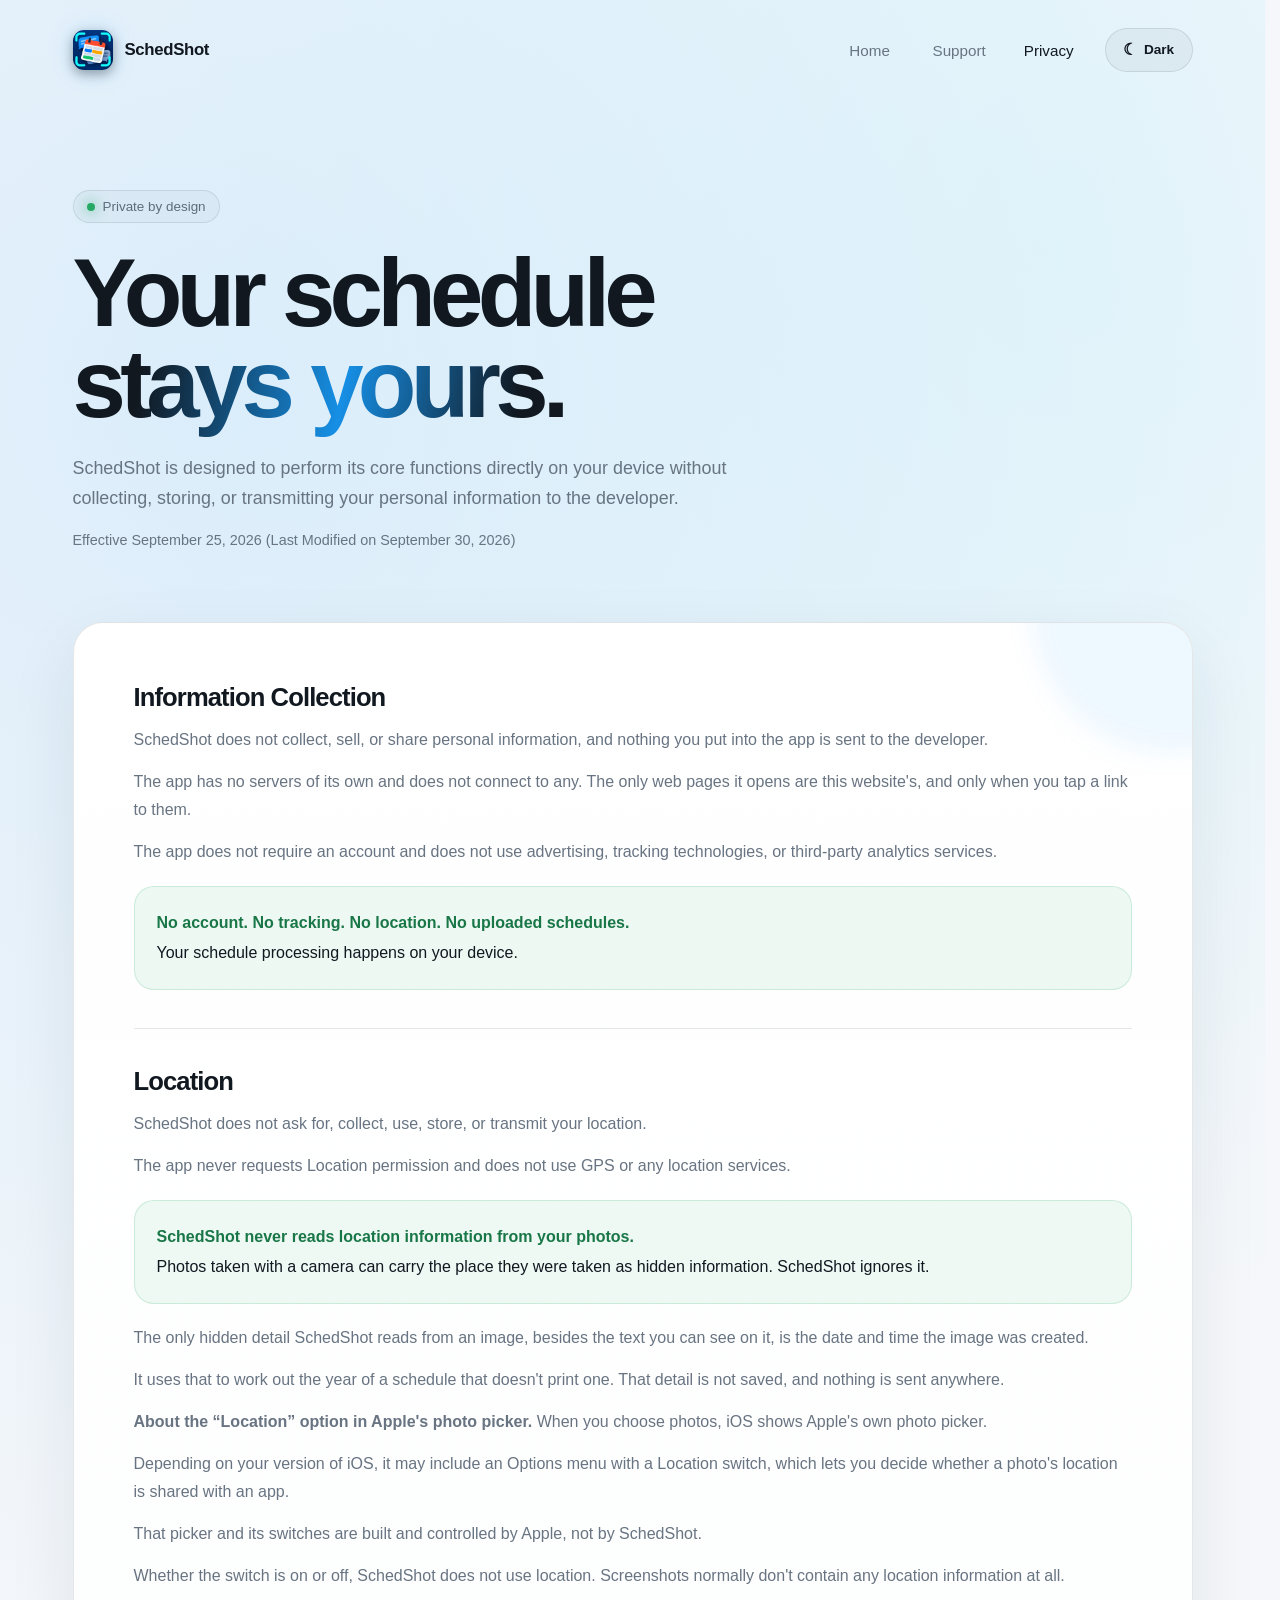
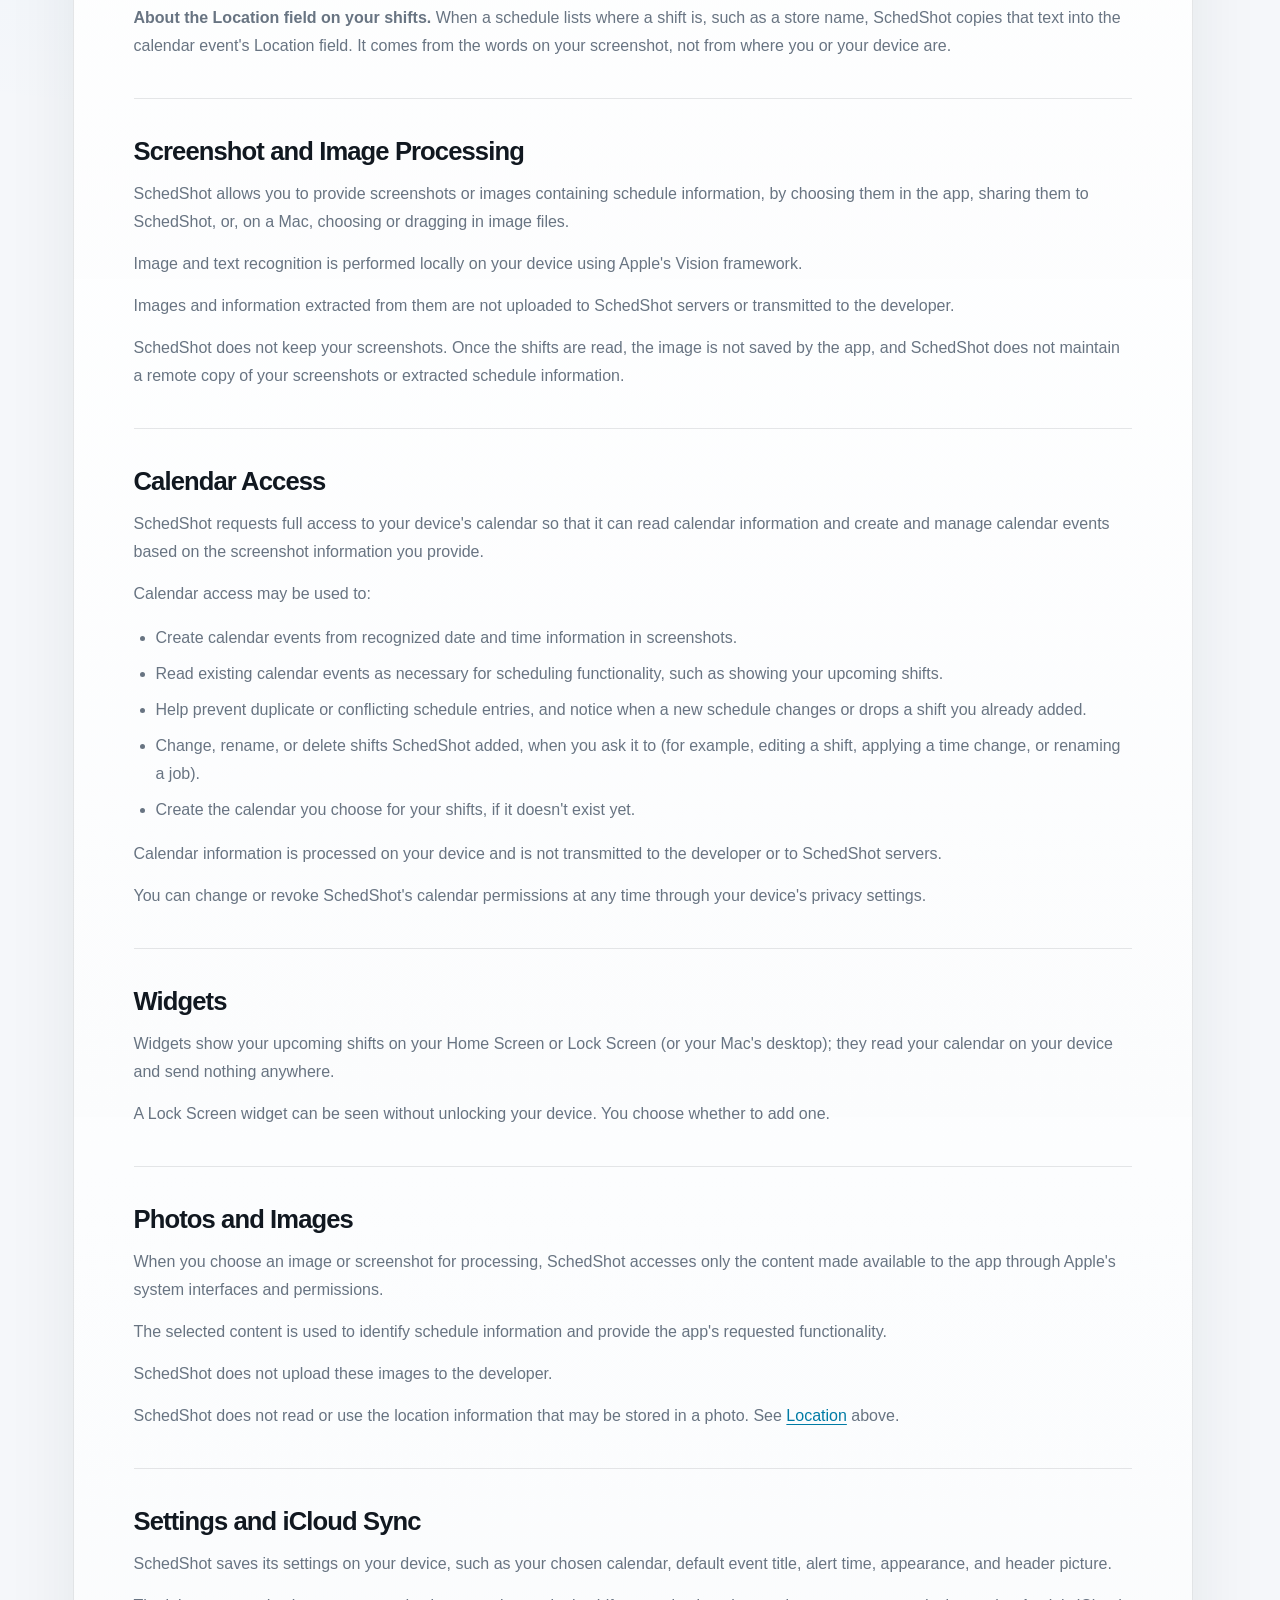
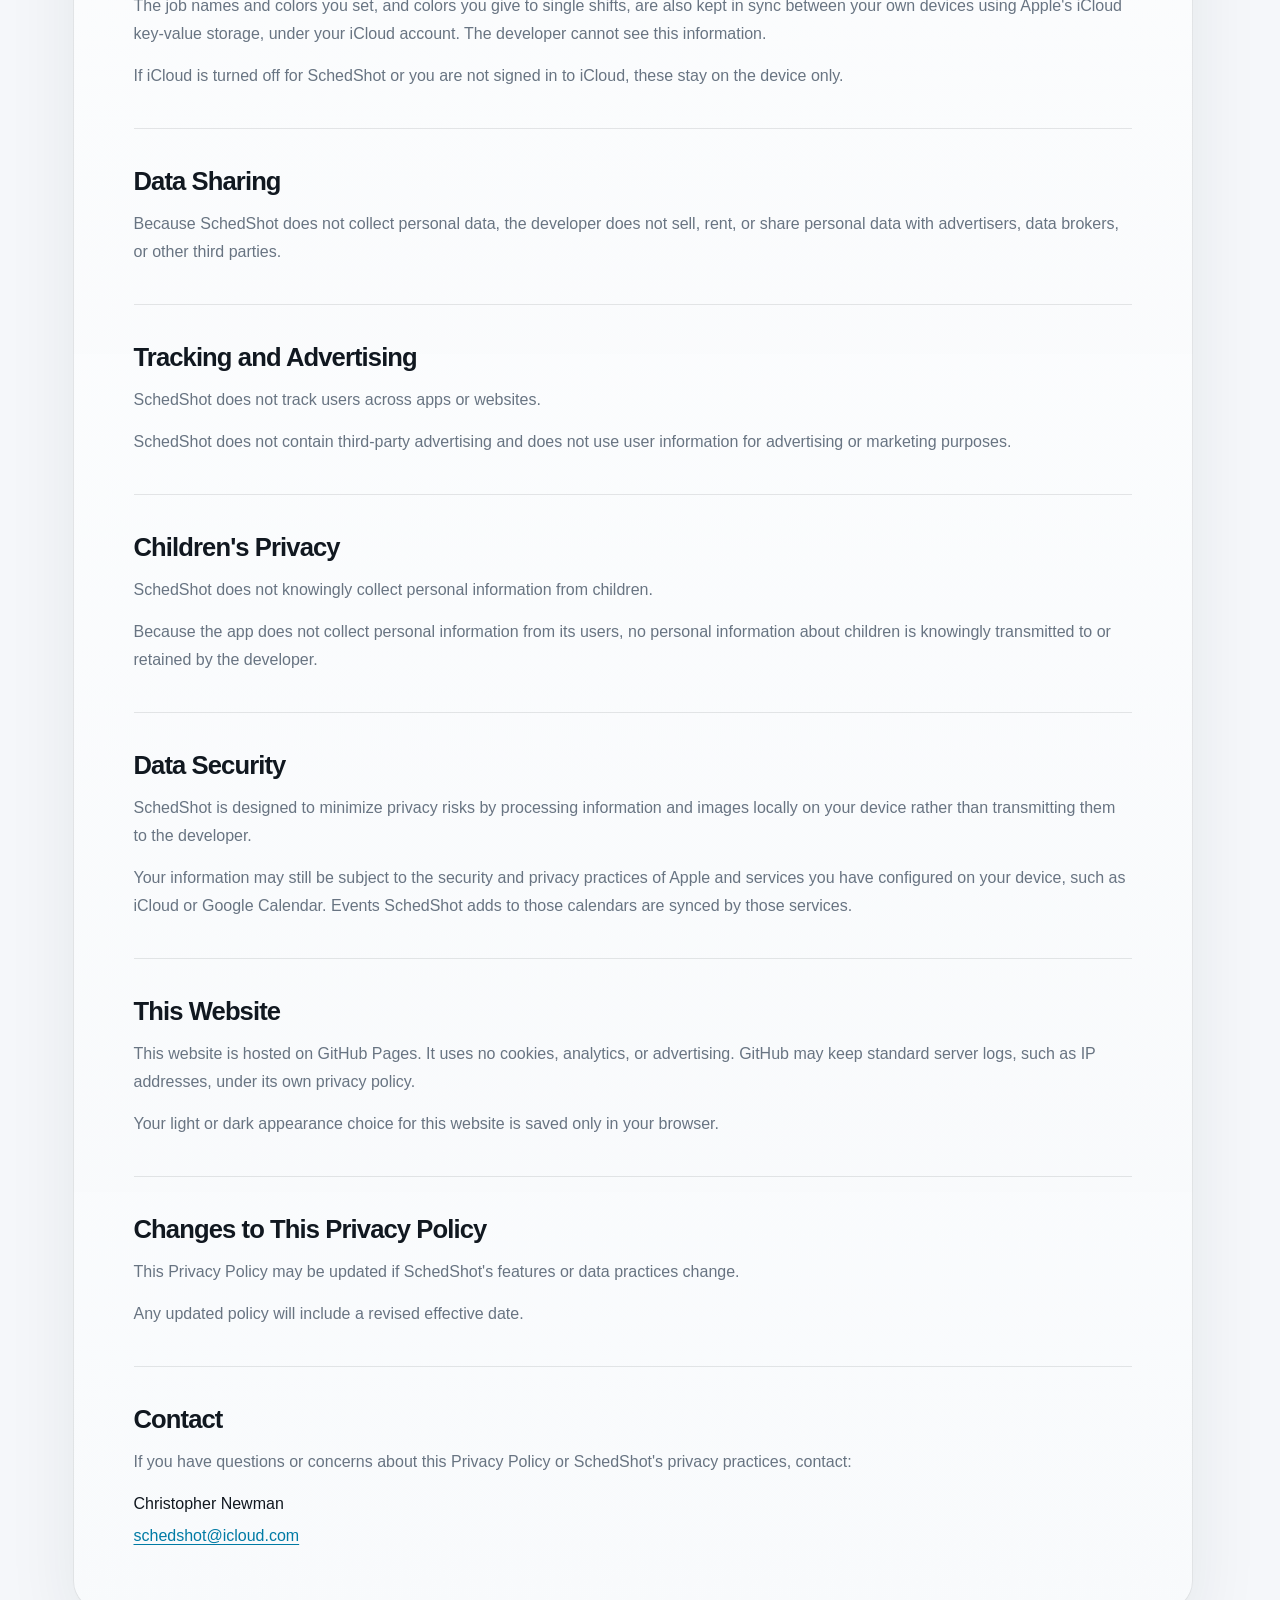
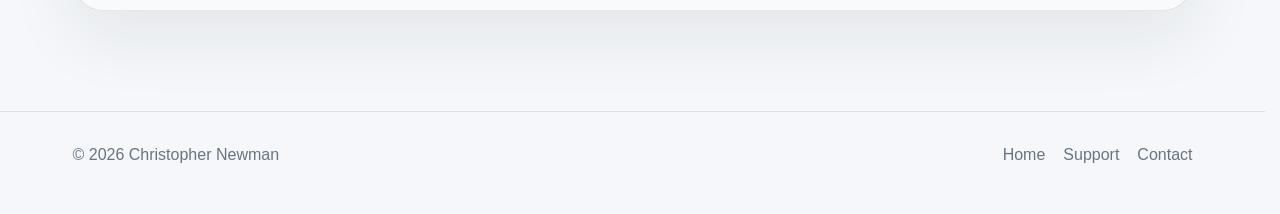
==== commit 5d07a08b: "Add widgets to the home page features and the privacy policy Co-Authored-By: Claude Opus 5.5 <norepl" ====
--- a/privacy.html
+++ b/privacy.html
@@ -17,7 +17,7 @@
   <link rel="icon" type="image/png" sizes="32x32" href="favicon-32.png" />
   <link rel="apple-touch-icon" href="apple-touch-icon.png" />
 <script src="theme.js"></script>
-  <link rel="stylesheet" href="style.css?v=11">
+  <link rel="stylesheet" href="style.css?v=12">
 </head>
 <body class="privacy-page">
   <div class="wrap">
@@ -241,6 +241,22 @@
           </div>
           <div class="policy-section">
             <h2>
+              Widgets
+            </h2>
+            <p>
+              Widgets show your upcoming shifts on your
+              Home Screen or Lock Screen (or your Mac's
+              desktop); they read your calendar on your
+              device and send nothing anywhere.
+            </p>
+            <p>
+              A Lock Screen widget can be seen without
+              unlocking your device. You choose whether
+              to add one.
+            </p>
+          </div>
+          <div class="policy-section">
+            <h2>
               Photos and Images
             </h2>
             <p>
--- a/style.css
+++ b/style.css
@@ -948,6 +948,129 @@
   grid-template-columns: repeat(3, 1fr);
 }
 
+/* The widgets feature: a full-width card with a drawing of the app's medium
+   widget beside the text, in the app's own colors. */
+.home-page .card.feature-wide {
+  grid-column: 1 / -1;
+  display: flex;
+  align-items: center;
+  justify-content: space-between;
+  gap: 32px;
+}
+
+.feature-wide-copy {
+  max-width: 460px;
+}
+
+.widget-mock {
+  --w-bg: #07090d;
+  --w-text: #f5f7fb;
+  --w-muted: #9aa4b2;
+  --w-accent: #31e6ff;
+  --w-job: #ff9c37;
+  --w-line: rgba(255, 255, 255, 0.1);
+  flex: none;
+  width: 340px;
+  height: 158px;
+  padding: 16px;
+  display: grid;
+  grid-template-columns: 1fr 1fr;
+  border-radius: 24px;
+  background: var(--w-bg);
+  color: var(--w-text);
+  border: 1px solid var(--border);
+  box-shadow: 0 18px 50px rgba(0, 0, 0, 0.35);
+  text-align: left;
+  line-height: 1.2;
+}
+
+html[data-theme="light"] .widget-mock {
+  --w-bg: #f5f7fa;
+  --w-text: #0b3468;
+  --w-muted: #687482;
+  --w-accent: #007ba5;
+  --w-job: #e98418;
+  --w-line: rgba(11, 52, 104, 0.1);
+  box-shadow: 0 18px 50px rgba(11, 52, 104, 0.12);
+}
+
+.widget-next {
+  display: flex;
+  flex-direction: column;
+  padding-right: 12px;
+  border-right: 1px solid var(--w-line);
+}
+
+.widget-day {
+  font-size: 0.72rem;
+  font-weight: 700;
+  letter-spacing: 0.02em;
+  text-transform: uppercase;
+  color: var(--w-accent);
+}
+
+.widget-next b {
+  margin-top: auto;
+  font-size: 1.45rem;
+  font-weight: 800;
+  letter-spacing: -0.02em;
+}
+
+.widget-end {
+  font-size: 0.85rem;
+  font-weight: 600;
+  color: var(--w-muted);
+}
+
+.widget-place {
+  margin-top: auto;
+  font-size: 0.75rem;
+  color: var(--w-muted);
+}
+
+.widget-rows {
+  display: flex;
+  flex-direction: column;
+  justify-content: space-between;
+  padding-left: 12px;
+}
+
+.widget-row {
+  display: flex;
+  align-items: center;
+  gap: 8px;
+}
+
+.widget-row b {
+  display: block;
+  font-size: 0.85rem;
+  white-space: nowrap;
+}
+
+.widget-row small {
+  display: block;
+  font-size: 0.68rem;
+  color: var(--w-muted);
+}
+
+.widget-date {
+  width: 26px;
+  text-align: center;
+  font-size: 1rem;
+  font-weight: 800;
+}
+
+.widget-date small {
+  font-size: 0.55rem;
+  font-weight: 700;
+  text-transform: uppercase;
+  color: var(--w-accent);
+}
+
+.widget-row.job-2 .widget-date small {
+  color: var(--w-job);
+}
+
 
 /* ---------------------------------------------------------
    GENERIC CARDS
@@ -1437,6 +1560,15 @@
   .home-page .card {
     min-height: 0;
   }
+  .home-page .card.feature-wide {
+    flex-direction: column;
+    align-items: stretch;
+  }
+  .widget-mock {
+    width: 100%;
+    max-width: 340px;
+    margin: 0 auto;
+  }
   .support-page .card.large {
     grid-column: auto;
   }
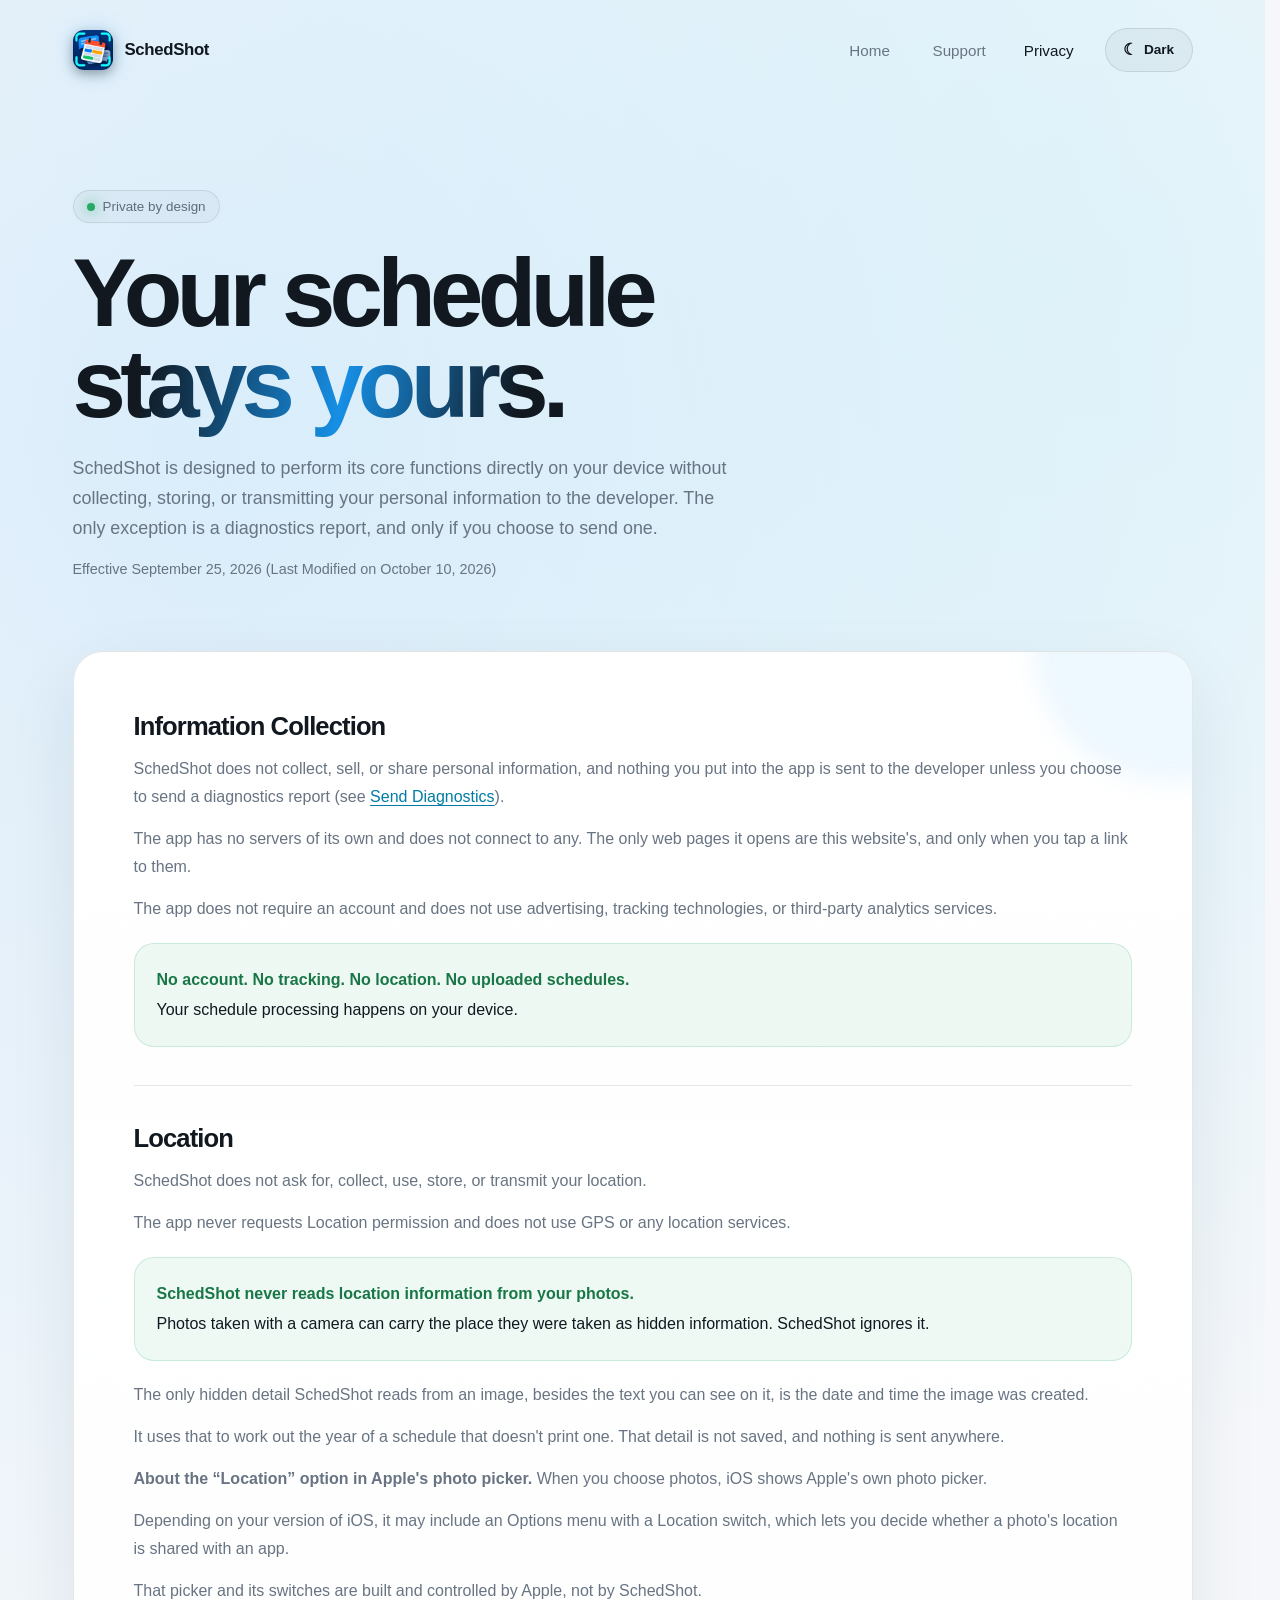
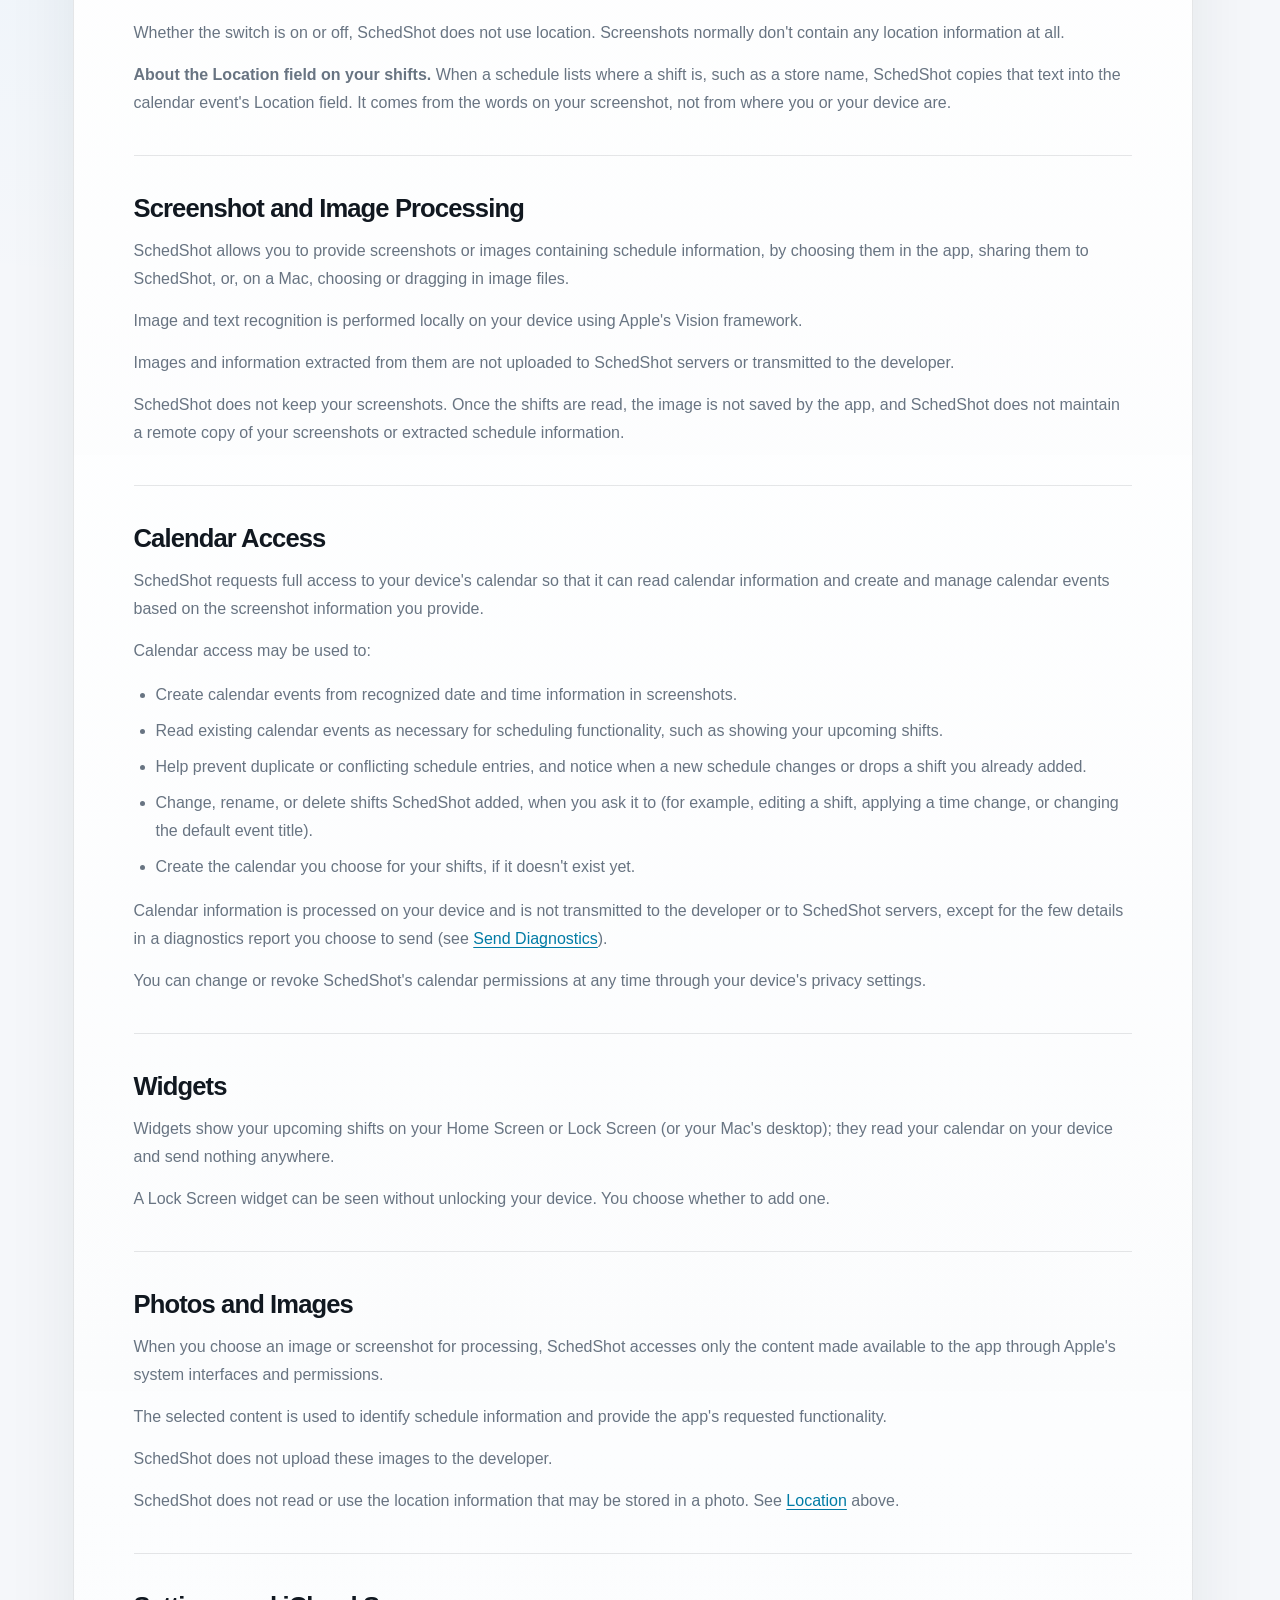
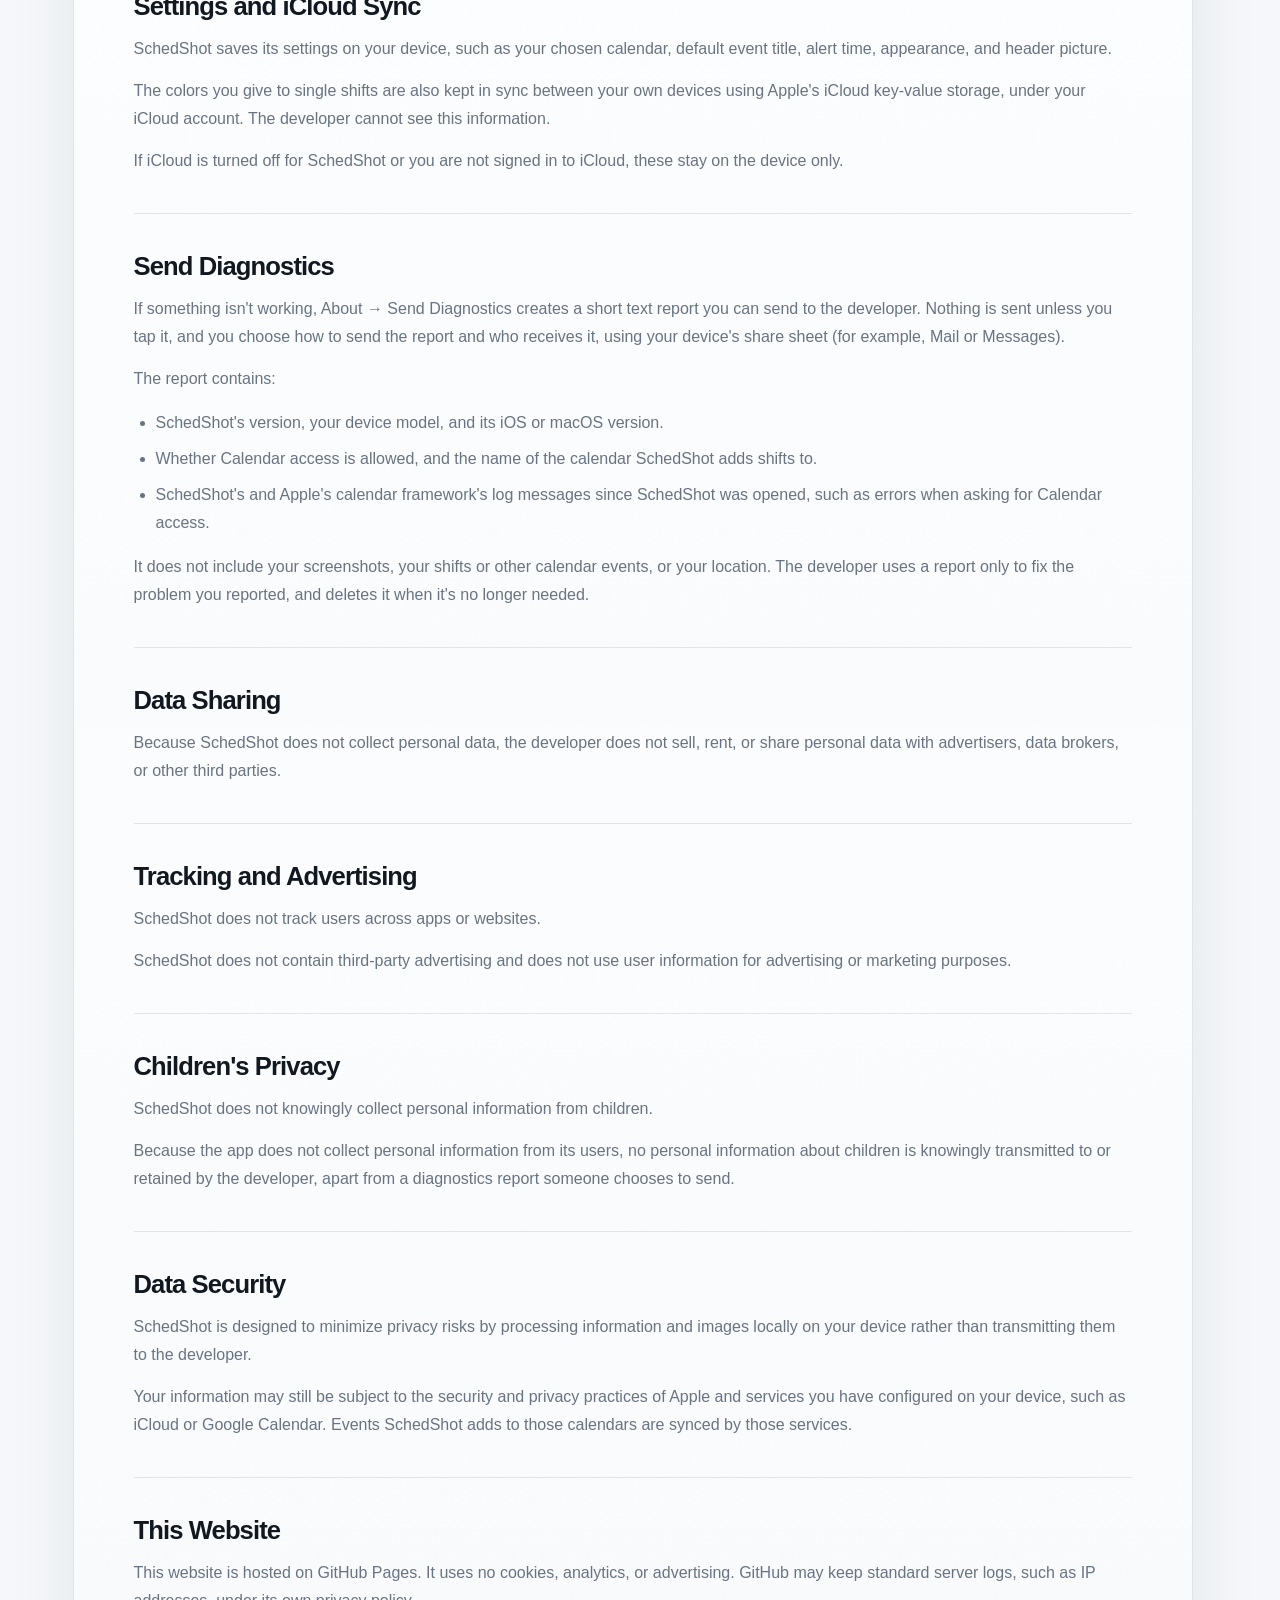
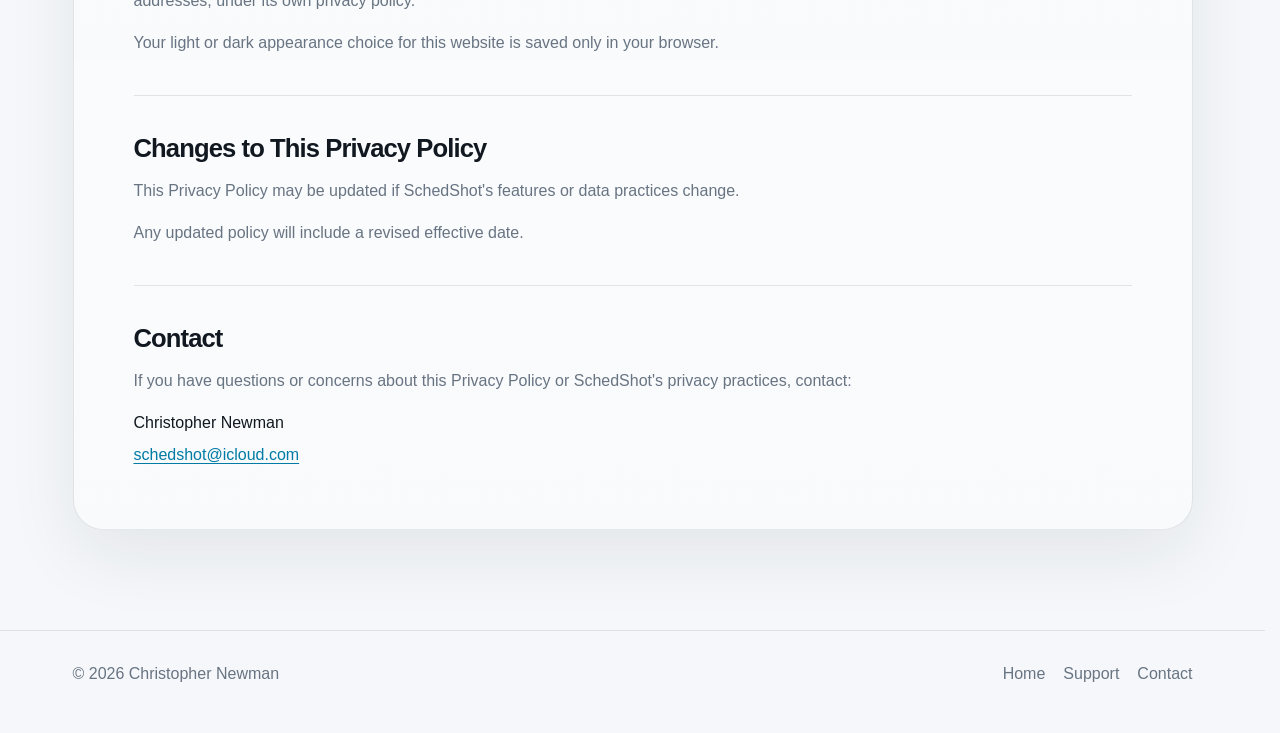
==== commit 387b5b16: "Privacy policy: add Send Diagnostics; drop retired job colors - New Send Diagnostics section: user-i" ====
--- a/privacy.html
+++ b/privacy.html
@@ -17,7 +17,7 @@
   <link rel="icon" type="image/png" sizes="32x32" href="favicon-32.png" />
   <link rel="apple-touch-icon" href="apple-touch-icon.png" />
 <script src="theme.js"></script>
-  <link rel="stylesheet" href="style.css?v=12">
+  <link rel="stylesheet" href="style.css?v=18">
 </head>
 <body class="privacy-page">
   <div class="wrap">
@@ -53,10 +53,12 @@
           SchedShot is designed to perform its core
           functions directly on your device without
           collecting, storing, or transmitting your
-          personal information to the developer.
+          personal information to the developer. The
+          only exception is a diagnostics report, and
+          only if you choose to send one.
         </p>
         <div class="updated">
-          Effective September 25, 2026 (Last Modified on September 30, 2026)
+          Effective September 25, 2026 (Last Modified on October 10, 2026)
         </div>
       </section>
       <section class="policy">
@@ -68,7 +70,9 @@
             <p>
               SchedShot does not collect, sell, or share
               personal information, and nothing you put
-              into the app is sent to the developer.
+              into the app is sent to the developer unless
+              you choose to send a diagnostics report (see
+              <a href="#diagnostics">Send Diagnostics</a>).
             </p>
             <p>
               The app has no servers of its own and does
@@ -221,7 +225,7 @@
                 Change, rename, or delete shifts SchedShot
                 added, when you ask it to (for example,
                 editing a shift, applying a time change,
-                or renaming a job).
+                or changing the default event title).
               </li>
               <li>
                 Create the calendar you choose for your
@@ -231,7 +235,10 @@
             <p>
               Calendar information is processed on your
               device and is not transmitted to the
-              developer or to SchedShot servers.
+              developer or to SchedShot servers, except
+              for the few details in a diagnostics report
+              you choose to send (see
+              <a href="#diagnostics">Send Diagnostics</a>).
             </p>
             <p>
               You can change or revoke SchedShot's
@@ -291,17 +298,57 @@
               picture.
             </p>
             <p>
-              The job names and colors you set, and colors
-              you give to single shifts, are also kept in
-              sync between your own devices using Apple's
-              iCloud key-value storage, under your iCloud
-              account. The developer cannot see this
-              information.
+              The colors you give to single shifts are
+              also kept in sync between your own devices
+              using Apple's iCloud key-value storage, under
+              your iCloud account. The developer cannot see
+              this information.
             </p>
             <p>
               If iCloud is turned off for SchedShot or you
               are not signed in to iCloud, these stay on
               the device only.
+            </p>
+          </div>
+          <div class="policy-section" id="diagnostics">
+            <h2>
+              Send Diagnostics
+            </h2>
+            <p>
+              If something isn't working, About &rarr; Send
+              Diagnostics creates a short text report you
+              can send to the developer. Nothing is sent
+              unless you tap it, and you choose how to send
+              the report and who receives it, using your
+              device's share sheet (for example, Mail or
+              Messages).
+            </p>
+            <p>
+              The report contains:
+            </p>
+            <ul>
+              <li>
+                SchedShot's version, your device model, and
+                its iOS or macOS version.
+              </li>
+              <li>
+                Whether Calendar access is allowed, and the
+                name of the calendar SchedShot adds shifts
+                to.
+              </li>
+              <li>
+                SchedShot's and Apple's calendar framework's
+                log messages since SchedShot was opened,
+                such as errors when asking for Calendar
+                access.
+              </li>
+            </ul>
+            <p>
+              It does not include your screenshots, your
+              shifts or other calendar events, or your
+              location. The developer uses a report only to
+              fix the problem you reported, and deletes it
+              when it's no longer needed.
             </p>
           </div>
           <div class="policy-section">
@@ -343,7 +390,8 @@
               information from its users, no personal
               information about children is knowingly
               transmitted to or retained by the
-              developer.
+              developer, apart from a diagnostics report
+              someone chooses to send.
             </p>
           </div>
           <div class="policy-section">
--- a/style.css
+++ b/style.css
@@ -872,16 +872,55 @@
   z-index: 2;
 }
 
+/* The phone is posed in 3D (angled back and turned, like the widgets and
+   devices below), floats gently, and turns to face you on hover. The float
+   uses `translate`, separate from the pose's `transform`, so the two don't
+   fight. */
 .phone {
   position: relative;
   z-index: 1;
-  transform: rotate(-8deg);
+  transform: perspective(1400px) rotateX(10deg) rotateY(-18deg) rotateZ(4deg);
+  transition: transform 0.7s ease;
+  animation: phone-float 7s ease-in-out infinite;
+  box-shadow:
+    0 50px 90px rgba(0, 0, 0, 0.45),
+    0 0 90px rgba(46, 168, 255, 0.22);
+}
+
+.phone:hover {
+  transform: perspective(1400px) rotateX(0deg) rotateY(0deg) rotateZ(0deg);
+}
+
+@keyframes phone-float {
+  0%, 100% { translate: 0 0; }
+  50%      { translate: 0 -12px; }
 }
 
 @media (min-width: 761px) {
   .phone {
     margin: 30px 0 30px auto;
-    transform: translateX(-26%) rotate(-14deg);
+    transform: translateX(-22%) perspective(1400px) rotateX(12deg) rotateY(-26deg) rotateZ(6deg);
+  }
+
+  .phone:hover {
+    transform: translateX(-22%) perspective(1400px) rotateX(0deg) rotateY(0deg) rotateZ(0deg);
+  }
+}
+
+html[data-theme="light"] .phone {
+  box-shadow:
+    0 50px 90px rgba(11, 52, 104, 0.22),
+    0 0 90px rgba(22, 143, 229, 0.16);
+}
+
+@media (prefers-reduced-motion: reduce) {
+  .phone {
+    animation: none;
+  }
+
+  .phone,
+  .devices-shot {
+    transition: none;
   }
 }
 
@@ -948,127 +987,272 @@
   grid-template-columns: repeat(3, 1fr);
 }
 
-/* The widgets feature: a full-width card with a drawing of the app's medium
-   widget beside the text, in the app's own colors. */
+/* "For iPhone and iPad" under the hero buttons. */
+.platforms {
+  margin: 14px 0 0;
+  font-size: 0.9rem;
+  color: var(--muted);
+}
+
+/* On iPhone and iPad: an iPad in a slim frame, with an iPhone standing in
+   front of its lower right corner. Each shows the dark or light screenshot
+   to match the site's theme. */
+.devices-shot {
+  position: relative;
+  max-width: 760px;
+  margin: 0 auto;
+  padding: 0 11% 40px 0;
+  /* Tilted in perspective, like the widgets; hovering straightens it. */
+  transform: perspective(1800px) rotateX(8deg) rotateY(-12deg) rotateZ(1deg);
+  transition: transform 0.6s ease;
+}
+
+.devices-shot:hover {
+  transform: perspective(1800px) rotateX(0deg) rotateY(0deg) rotateZ(0deg);
+}
+
+.ipad-frame,
+.iphone-frame {
+  background: #020305;
+  border: 1px solid rgba(255, 255, 255, 0.14);
+  box-shadow: 0 30px 80px rgba(0, 0, 0, 0.45), 0 0 70px rgba(46, 168, 255, 0.12);
+}
+
+.ipad-frame {
+  padding: 2.2%;
+  border-radius: 34px;
+}
+
+.ipad-frame .dev-screen {
+  border-radius: 20px;
+}
+
+.iphone-frame {
+  position: absolute;
+  right: 0;
+  bottom: 0;
+  width: 27%;
+  padding: 1.2%;
+  border-radius: 30px;
+}
+
+.iphone-frame .dev-screen {
+  border-radius: 24px;
+}
+
+/* Each screen stacks one deck per theme; each deck stacks its four header
+   pictures, and a cyan scan line sweeps down as the next one wipes in. */
+.dev-screen {
+  position: relative;
+  overflow: hidden;
+}
+
+.dev-deck img {
+  display: block;
+  width: 100%;
+  height: auto;
+}
+
+.dev-deck .d2,
+.dev-deck .d3,
+.dev-deck .d4 {
+  position: absolute;
+  inset: 0;
+  height: 100%;
+  clip-path: inset(0 0 100% 0);
+}
+
+.dev-deck.deck-light {
+  position: absolute;
+  inset: 0;
+  visibility: hidden;
+}
+
+html[data-theme="light"] .dev-deck.deck-light {
+  visibility: visible;
+}
+
+html[data-theme="light"] .dev-deck.deck-dark {
+  visibility: hidden;
+}
+
+/* One 16 s loop, a step every 4 s: the second, third and fourth pictures
+   wipe in behind the sweep, then fade back to the first. The iPhone runs
+   2 s off from the iPad (and starts two pictures ahead), so the two never
+   match or sweep together. */
+.dev-deck .d2 { animation: dev-wipe-2 16s ease-in-out infinite; }
+.dev-deck .d3 { animation: dev-wipe-3 16s ease-in-out infinite; }
+.dev-deck .d4 { animation: dev-wipe-4 16s ease-in-out infinite; }
+
+.dev-scan {
+  position: absolute;
+  left: 0;
+  right: 0;
+  top: 0;
+  height: 18%;
+  margin-top: -18%;
+  opacity: 0;
+  pointer-events: none;
+  background: linear-gradient(180deg, transparent, rgba(49, 230, 255, 0.10) 55%,
+    rgba(49, 230, 255, 0.55) 92%, rgba(255, 255, 255, 0.9) 100%);
+  animation: dev-scan 16s ease-in-out infinite;
+}
+
+.iphone-frame .dev-deck img,
+.iphone-frame .dev-scan {
+  animation-delay: -2s;
+}
+
+@keyframes dev-wipe-2 {
+  0%, 21%   { clip-path: inset(0 0 100% 0); opacity: 1; }
+  27%, 96%  { clip-path: inset(0 0 0 0); opacity: 1; }
+  99.9%     { clip-path: inset(0 0 0 0); opacity: 0; }
+  100%      { clip-path: inset(0 0 100% 0); opacity: 0; }
+}
+
+@keyframes dev-wipe-3 {
+  0%, 46%   { clip-path: inset(0 0 100% 0); opacity: 1; }
+  52%, 96%  { clip-path: inset(0 0 0 0); opacity: 1; }
+  99.9%     { clip-path: inset(0 0 0 0); opacity: 0; }
+  100%      { clip-path: inset(0 0 100% 0); opacity: 0; }
+}
+
+@keyframes dev-wipe-4 {
+  0%, 71%   { clip-path: inset(0 0 100% 0); opacity: 1; }
+  77%, 96%  { clip-path: inset(0 0 0 0); opacity: 1; }
+  99.9%     { clip-path: inset(0 0 0 0); opacity: 0; }
+  100%      { clip-path: inset(0 0 100% 0); opacity: 0; }
+}
+
+@keyframes dev-scan {
+  0%, 20.9% { top: 0; opacity: 0; }
+  21%       { top: 0; opacity: 1; }
+  27%       { top: 100%; opacity: 1; }
+  27.4%     { top: 100%; opacity: 0; }
+  45.9%     { top: 0; opacity: 0; }
+  46%       { top: 0; opacity: 1; }
+  52%       { top: 100%; opacity: 1; }
+  52.4%     { top: 100%; opacity: 0; }
+  70.9%     { top: 0; opacity: 0; }
+  71%       { top: 0; opacity: 1; }
+  77%       { top: 100%; opacity: 1; }
+  77.4%, 100% { top: 100%; opacity: 0; }
+}
+
+@media (prefers-reduced-motion: reduce) {
+  .dev-deck .d2,
+  .dev-deck .d3,
+  .dev-deck .d4,
+  .dev-scan {
+    animation: none;
+  }
+}
+
+html[data-theme="light"] .ipad-frame,
+html[data-theme="light"] .iphone-frame {
+  box-shadow: 0 30px 80px rgba(11, 52, 104, 0.18), 0 0 70px rgba(22, 143, 229, 0.1);
+}
+
+@media (max-width: 760px) {
+  .ipad-frame { border-radius: 22px; }
+  .ipad-frame .dev-screen { border-radius: 13px; }
+  .iphone-frame { border-radius: 18px; }
+  .iphone-frame .dev-screen { border-radius: 14px; }
+}
+
+/* The widgets feature: a full-width card with the text on the left and, on
+   the right, the real small, medium and large widgets as a tilted cluster
+   (like a corner of a Home Screen) that floats gently over soft glows, in
+   the site's light or dark. Sizes keep Apple's proportions (small 170,
+   medium 364x170, large 364x382 points). */
 .home-page .card.feature-wide {
   grid-column: 1 / -1;
-  display: flex;
+  display: grid;
+  grid-template-columns: minmax(0, 0.8fr) minmax(0, 1.2fr);
   align-items: center;
-  justify-content: space-between;
-  gap: 32px;
+  gap: 24px;
 }
 
 .feature-wide-copy {
-  max-width: 460px;
-}
-
-.widget-mock {
-  --w-bg: #07090d;
-  --w-text: #f5f7fb;
-  --w-muted: #9aa4b2;
-  --w-accent: #31e6ff;
-  --w-job: #ff9c37;
-  --w-line: rgba(255, 255, 255, 0.1);
-  flex: none;
-  width: 340px;
-  height: 158px;
-  padding: 16px;
-  display: grid;
-  grid-template-columns: 1fr 1fr;
-  border-radius: 24px;
-  background: var(--w-bg);
-  color: var(--w-text);
-  border: 1px solid var(--border);
-  box-shadow: 0 18px 50px rgba(0, 0, 0, 0.35);
-  text-align: left;
-  line-height: 1.2;
-}
-
-html[data-theme="light"] .widget-mock {
-  --w-bg: #f5f7fa;
-  --w-text: #0b3468;
-  --w-muted: #687482;
-  --w-accent: #007ba5;
-  --w-job: #e98418;
-  --w-line: rgba(11, 52, 104, 0.1);
-  box-shadow: 0 18px 50px rgba(11, 52, 104, 0.12);
-}
-
-.widget-next {
-  display: flex;
-  flex-direction: column;
-  padding-right: 12px;
-  border-right: 1px solid var(--w-line);
-}
-
-.widget-day {
-  font-size: 0.72rem;
-  font-weight: 700;
-  letter-spacing: 0.02em;
-  text-transform: uppercase;
-  color: var(--w-accent);
-}
-
-.widget-next b {
-  margin-top: auto;
-  font-size: 1.45rem;
-  font-weight: 800;
-  letter-spacing: -0.02em;
-}
-
-.widget-end {
-  font-size: 0.85rem;
-  font-weight: 600;
-  color: var(--w-muted);
-}
-
-.widget-place {
-  margin-top: auto;
-  font-size: 0.75rem;
-  color: var(--w-muted);
-}
-
-.widget-rows {
-  display: flex;
-  flex-direction: column;
-  justify-content: space-between;
-  padding-left: 12px;
-}
-
-.widget-row {
-  display: flex;
-  align-items: center;
-  gap: 8px;
-}
-
-.widget-row b {
+  max-width: 440px;
+}
+
+.widget-stage {
+  position: relative;
+  aspect-ratio: 620 / 470;
+  perspective: 1600px;
+}
+
+.widget-glow {
+  position: absolute;
+  inset: -10% -6%;
+  background:
+    radial-gradient(circle at 30% 35%, rgba(46, 168, 255, 0.35), transparent 45%),
+    radial-gradient(circle at 75% 60%, rgba(139, 92, 246, 0.30), transparent 45%),
+    radial-gradient(circle at 55% 90%, rgba(49, 230, 255, 0.18), transparent 40%);
+  filter: blur(20px);
+  pointer-events: none;
+}
+
+html[data-theme="light"] .widget-glow {
+  opacity: 0.55;
+}
+
+.widget-cluster {
+  position: absolute;
+  inset: 0;
+  transform: rotateX(10deg) rotateY(-16deg) rotateZ(2deg);
+  transform-style: preserve-3d;
+  transition: transform 0.6s ease;
+}
+
+.widget-stage:hover .widget-cluster {
+  transform: rotateX(0deg) rotateY(0deg) rotateZ(0deg);
+}
+
+.widget-size {
+  position: absolute;
+  margin: 0;
+  animation: widget-float 7s ease-in-out infinite;
+}
+
+/* Positions as a share of the stage (620 x 470). */
+.widget-size.large  { right: 1%; top: 0;   width: 50%; z-index: 1; }
+.widget-size.medium { left: 0;   top: 66%; width: 50%; z-index: 3; animation-delay: -2.3s; }
+.widget-size.small  { left: 12%; top: 8%;  width: 23.4%; z-index: 2; animation-delay: -4.6s; }
+
+.widget-size img {
   display: block;
-  font-size: 0.85rem;
-  white-space: nowrap;
-}
-
-.widget-row small {
+  width: 100%;
+  height: auto;
+  border-radius: 22px;
+  box-shadow: 0 0 0 1px var(--border), 0 24px 60px rgba(0, 0, 0, 0.5);
+}
+
+@keyframes widget-float {
+  0%, 100% { transform: translateY(0); }
+  50%      { transform: translateY(-10px); }
+}
+
+.widget-size .w-light {
+  display: none;
+}
+
+html[data-theme="light"] .widget-size .w-light {
   display: block;
-  font-size: 0.68rem;
-  color: var(--w-muted);
-}
-
-.widget-date {
-  width: 26px;
-  text-align: center;
-  font-size: 1rem;
-  font-weight: 800;
-}
-
-.widget-date small {
-  font-size: 0.55rem;
-  font-weight: 700;
-  text-transform: uppercase;
-  color: var(--w-accent);
-}
-
-.widget-row.job-2 .widget-date small {
-  color: var(--w-job);
+}
+
+html[data-theme="light"] .widget-size .w-dark {
+  display: none;
+}
+
+html[data-theme="light"] .widget-size img {
+  box-shadow: 0 0 0 1px var(--border), 0 24px 60px rgba(11, 52, 104, 0.18);
+}
+
+@media (prefers-reduced-motion: reduce) {
+  .widget-size { animation: none; }
+  .widget-cluster { transition: none; }
 }
 
 
@@ -1473,8 +1657,6 @@
   background: #ffffff;
   border-color:
     rgba(17, 24, 32, 0.10);
-  box-shadow:
-    0 30px 70px rgba(20, 35, 55, 0.12);
 }
 
 html[data-theme="light"] .shift {
@@ -1560,15 +1742,11 @@
   .home-page .card {
     min-height: 0;
   }
+  /* Phones: the text on top, the cluster below at full width. */
   .home-page .card.feature-wide {
-    flex-direction: column;
-    align-items: stretch;
-  }
-  .widget-mock {
-    width: 100%;
-    max-width: 340px;
-    margin: 0 auto;
-  }
+    grid-template-columns: minmax(0, 1fr);
+  }
+  .widget-size img { border-radius: 12px; }
   .support-page .card.large {
     grid-column: auto;
   }
